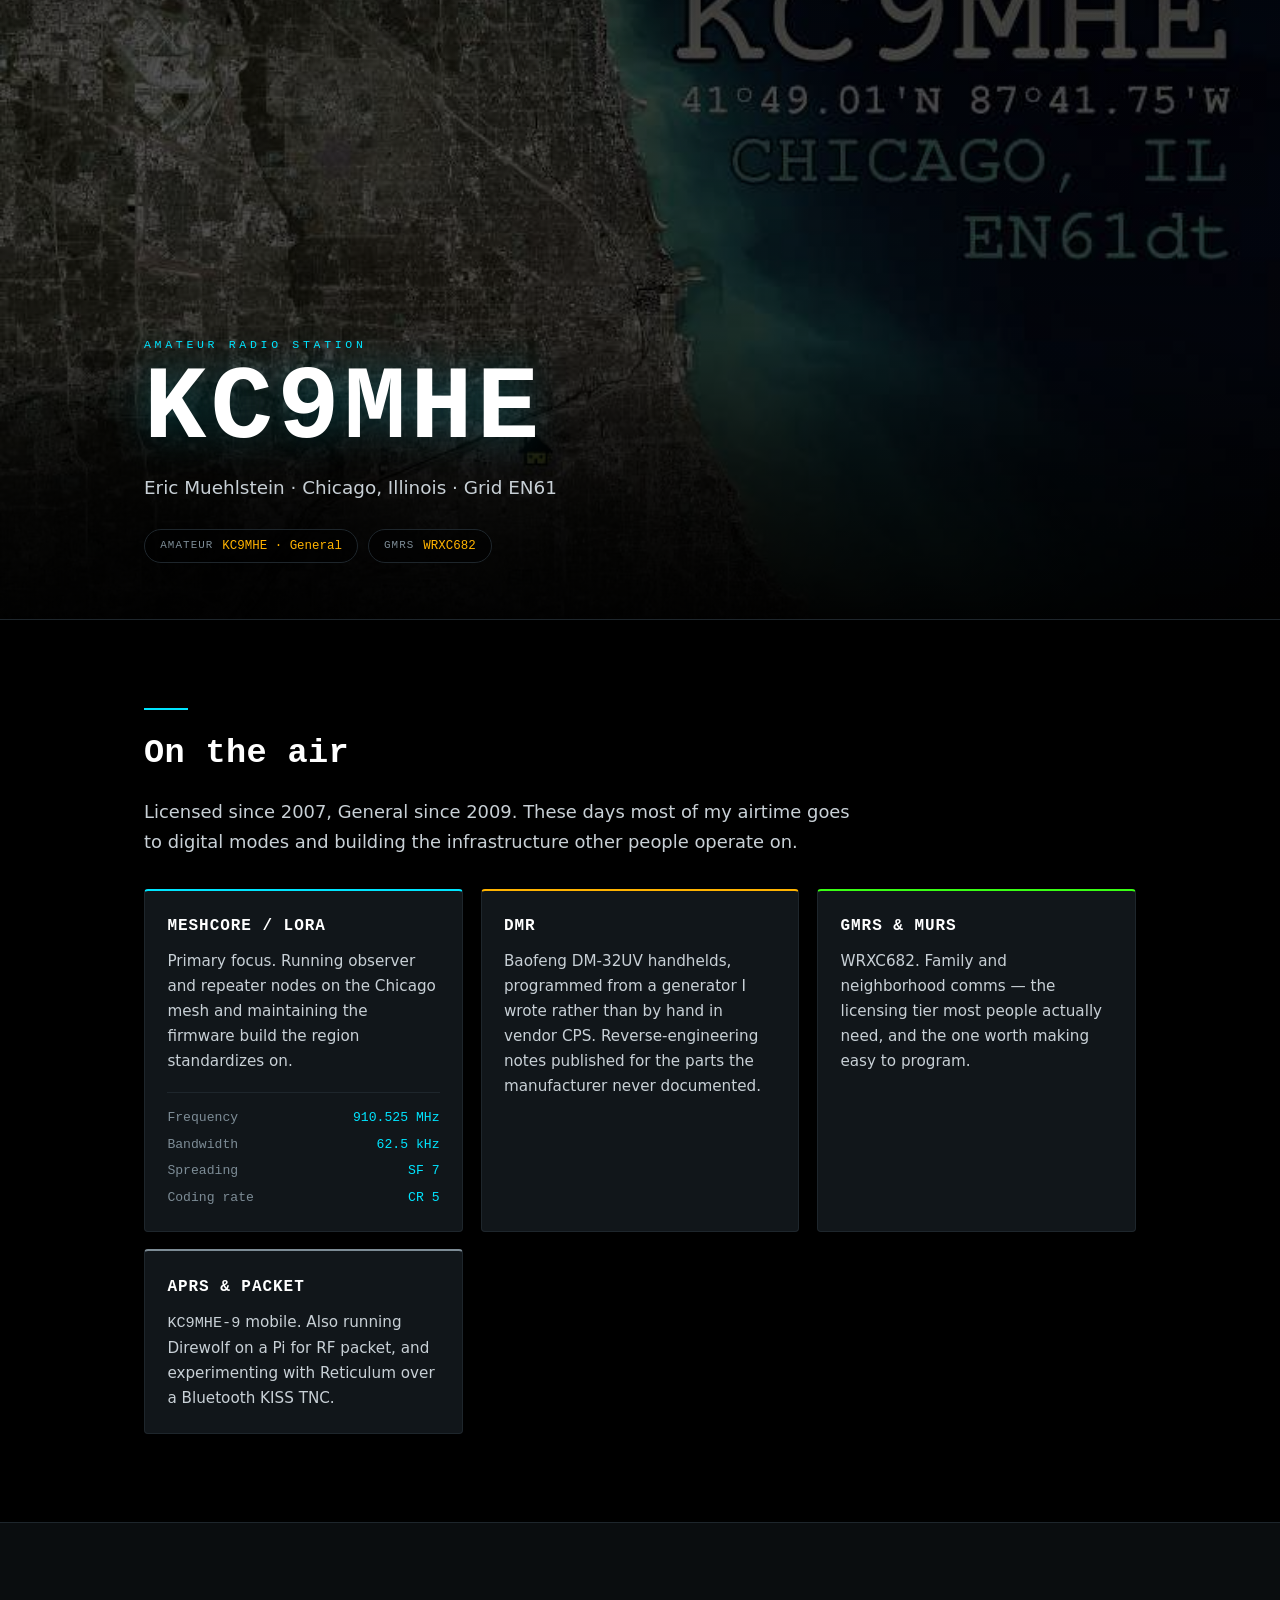
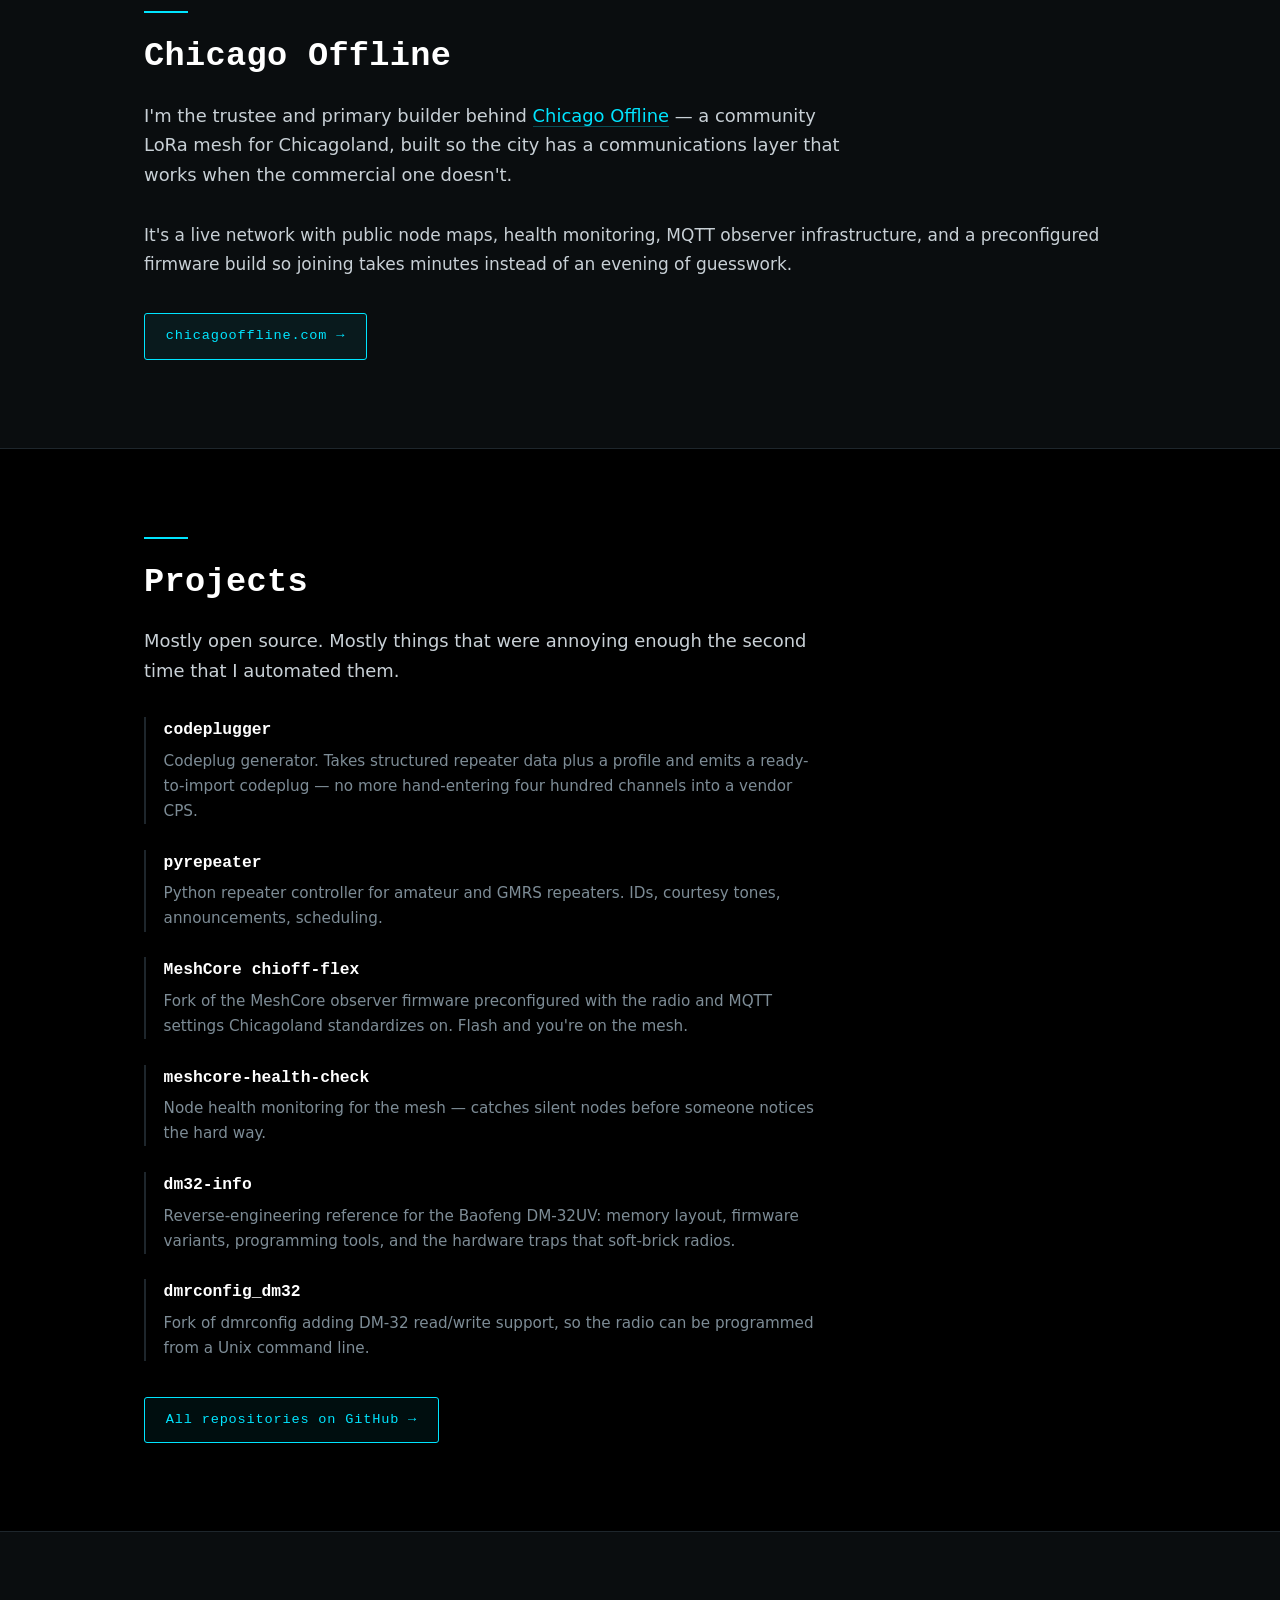
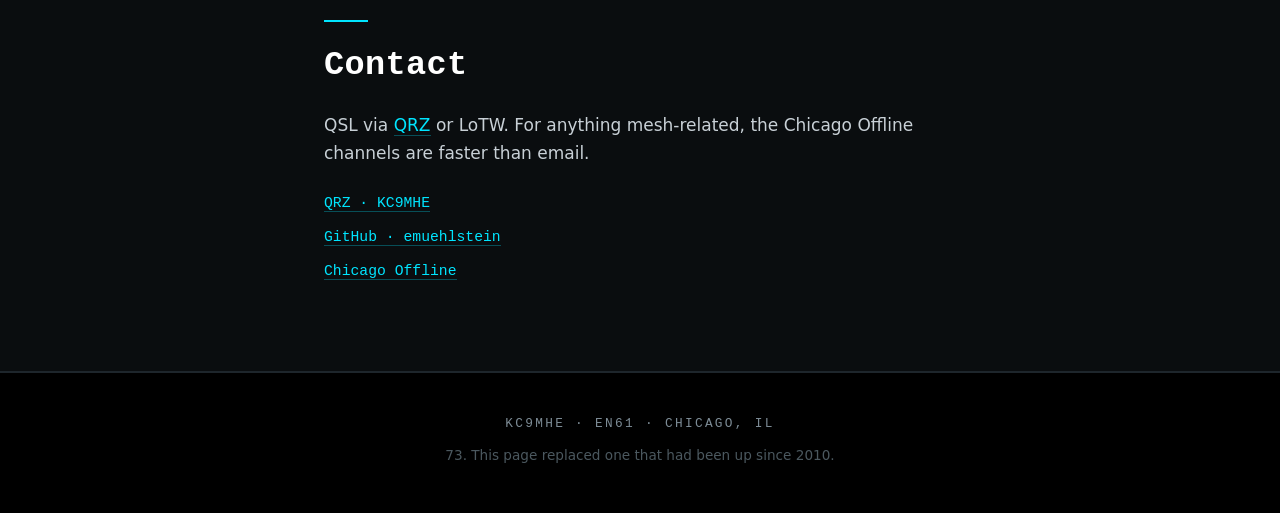
==== index.html @ aef5cd27 "New kc9mhe.com: replace 2010-era page Rebuild of the station page that had been unchanged since 2010" ====
<!DOCTYPE html>
<html lang="en">
<head>
<meta charset="utf-8">
<meta name="viewport" content="width=device-width, initial-scale=1">
<title>KC9MHE — Eric Muehlstein — Chicago, IL — EN61</title>
<meta name="description" content="KC9MHE — amateur radio station in Chicago, Illinois. MeshCore LoRa mesh, DMR, GMRS, APRS, and open-source radio tooling.">
<link rel="canonical" href="https://kc9mhe.com/">
<meta property="og:title" content="KC9MHE — Chicago, IL">
<meta property="og:description" content="Amateur radio station in Chicago. MeshCore LoRa mesh, DMR, GMRS, and open-source radio tooling.">
<meta property="og:image" content="https://kc9mhe.com/assets/qsl-chicago.jpg">
<meta property="og:url" content="https://kc9mhe.com/">
<meta property="og:type" content="website">
<meta name="theme-color" content="#000000">
<link rel="stylesheet" href="style.css">
</head>
<body>

<a class="skip" href="#main">Skip to content</a>

<header class="hero">
  <img class="hero-bg" src="assets/qsl-chicago.jpg" alt="Satellite view of Chicago, the KC9MHE QSL card image" fetchpriority="high">
  <div class="hero-scrim"></div>
  <div class="hero-inner">
    <p class="eyebrow">Amateur Radio Station</p>
    <h1>KC9MHE</h1>
    <p class="tagline">Eric Muehlstein &middot; Chicago, Illinois &middot; Grid EN61</p>
    <ul class="badges">
      <li><span class="k">Amateur</span><span class="v">KC9MHE &middot; General</span></li>
      <li><span class="k">GMRS</span><span class="v">WRXC682</span></li>
    </ul>
  </div>
</header>

<main id="main">

<section class="band">
  <div class="wrap">
    <h2>On the air</h2>
    <p class="lede">Licensed since 2007, General since 2009. These days most of my
    airtime goes to digital modes and building the infrastructure other people
    operate on.</p>

    <div class="grid">
      <article class="card accent-cyan">
        <h3>MeshCore / LoRa</h3>
        <p>Primary focus. Running observer and repeater nodes on the Chicago
        mesh and maintaining the firmware build the region standardizes on.</p>
        <dl class="spec">
          <dt>Frequency</dt><dd>910.525 MHz</dd>
          <dt>Bandwidth</dt><dd>62.5 kHz</dd>
          <dt>Spreading</dt><dd>SF 7</dd>
          <dt>Coding rate</dt><dd>CR 5</dd>
        </dl>
      </article>

      <article class="card accent-amber">
        <h3>DMR</h3>
        <p>Baofeng DM-32UV handhelds, programmed from a generator I wrote
        rather than by hand in vendor CPS. Reverse-engineering notes published
        for the parts the manufacturer never documented.</p>
      </article>

      <article class="card accent-green">
        <h3>GMRS &amp; MURS</h3>
        <p>WRXC682. Family and neighborhood comms — the licensing tier most
        people actually need, and the one worth making easy to program.</p>
      </article>

      <article class="card">
        <h3>APRS &amp; packet</h3>
        <p><span class="mono">KC9MHE-9</span> mobile. Also running Direwolf on
        a Pi for RF packet, and experimenting with Reticulum over a Bluetooth
        KISS TNC.</p>
      </article>
    </div>
  </div>
</section>

<section class="band band-alt">
  <div class="wrap">
    <h2>Chicago Offline</h2>
    <p class="lede">I'm the trustee and primary builder behind
    <a href="https://chicagooffline.com">Chicago Offline</a> — a community LoRa
    mesh for Chicagoland, built so the city has a communications layer that
    works when the commercial one doesn't.</p>
    <p>It's a live network with public node maps, health monitoring, MQTT
    observer infrastructure, and a preconfigured firmware build so joining takes
    minutes instead of an evening of guesswork.</p>
    <p class="cta"><a class="button" href="https://chicagooffline.com">chicagooffline.com &rarr;</a></p>
  </div>
</section>

<section class="band">
  <div class="wrap">
    <h2>Projects</h2>
    <p class="lede">Mostly open source. Mostly things that were annoying enough
    the second time that I automated them.</p>

    <ul class="projects">
      <li>
        <h3><a href="https://github.com/Chicago-Offline/codeplugger">codeplugger</a></h3>
        <p>Codeplug generator. Takes structured repeater data plus a profile and
        emits a ready-to-import codeplug — no more hand-entering four hundred
        channels into a vendor CPS.</p>
      </li>
      <li>
        <h3><a href="https://github.com/emuehlstein/pyrepeater">pyrepeater</a></h3>
        <p>Python repeater controller for amateur and GMRS repeaters. IDs,
        courtesy tones, announcements, scheduling.</p>
      </li>
      <li>
        <h3><a href="https://github.com/emuehlstein/MeshCore">MeshCore <span class="mono">chioff-flex</span></a></h3>
        <p>Fork of the MeshCore observer firmware preconfigured with the radio
        and MQTT settings Chicagoland standardizes on. Flash and you're on the
        mesh.</p>
      </li>
      <li>
        <h3><a href="https://github.com/emuehlstein/meshcore-health-check">meshcore-health-check</a></h3>
        <p>Node health monitoring for the mesh — catches silent nodes before
        someone notices the hard way.</p>
      </li>
      <li>
        <h3><a href="https://github.com/Chicago-Offline/dm32-info">dm32-info</a></h3>
        <p>Reverse-engineering reference for the Baofeng DM-32UV: memory
        layout, firmware variants, programming tools, and the hardware traps
        that soft-brick radios.</p>
      </li>
      <li>
        <h3><a href="https://github.com/emuehlstein/dmrconfig_dm32">dmrconfig_dm32</a></h3>
        <p>Fork of dmrconfig adding DM-32 read/write support, so the radio can
        be programmed from a Unix command line.</p>
      </li>
    </ul>
    <p class="cta"><a class="button" href="https://github.com/emuehlstein">All repositories on GitHub &rarr;</a></p>
  </div>
</section>

<section class="band band-alt">
  <div class="wrap narrow">
    <h2>Contact</h2>
    <p>QSL via <a href="https://www.qrz.com/db/KC9MHE">QRZ</a> or LoTW. For
    anything mesh-related, the Chicago Offline channels are faster than email.</p>
    <ul class="links">
      <li><a href="https://www.qrz.com/db/KC9MHE">QRZ &middot; KC9MHE</a></li>
      <li><a href="https://github.com/emuehlstein">GitHub &middot; emuehlstein</a></li>
      <li><a href="https://chicagooffline.com">Chicago Offline</a></li>
    </ul>
  </div>
</section>

</main>

<footer>
  <div class="wrap">
    <p class="mono">KC9MHE &middot; EN61 &middot; Chicago, IL</p>
    <p class="fine">73. This page replaced one that had been up since 2010.</p>
  </div>
</footer>

</body>
</html>
---- style.css ----
/* KC9MHE — kc9mhe.com
   Palette follows the Chicago Offline system:
   Signal Cyan #00E5FF · Beacon Amber #FFB300 · Mesh Green #39FF14 */

:root {
  --bg:        #000000;
  --bg-alt:    #0a0d0f;
  --surface:   #11161a;
  --border:    #1e262c;
  --text:      #c8d0d6;
  --text-dim:  #7d8c96;
  --text-hi:   #ffffff;
  --cyan:      #00E5FF;
  --amber:     #FFB300;
  --green:     #39FF14;
  --mono: ui-monospace, SFMono-Regular, "SF Mono", Menlo, Consolas, monospace;
  --sans: system-ui, -apple-system, "Segoe UI", Inter, Helvetica, Arial, sans-serif;
}

*, *::before, *::after { box-sizing: border-box; }

html { -webkit-text-size-adjust: 100%; }

body {
  margin: 0;
  background: var(--bg);
  color: var(--text);
  font-family: var(--sans);
  font-size: 17px;
  line-height: 1.65;
  -webkit-font-smoothing: antialiased;
}

a { color: var(--cyan); text-decoration: none; border-bottom: 1px solid rgba(0,229,255,.3); }
a:hover { color: var(--text-hi); border-bottom-color: var(--text-hi); }

.mono { font-family: var(--mono); }

.skip {
  position: absolute; left: -9999px;
  background: var(--cyan); color: #000; padding: .6rem 1rem; z-index: 10;
}
.skip:focus { left: 1rem; top: 1rem; }

/* ---------- hero ---------- */

.hero {
  position: relative;
  min-height: min(78vh, 620px);
  display: flex;
  align-items: flex-end;
  overflow: hidden;
  border-bottom: 1px solid var(--border);
}

.hero-bg {
  position: absolute; inset: 0;
  width: 100%; height: 100%;
  object-fit: cover;
  object-position: center;
  filter: saturate(.75) contrast(1.05);
}

.hero-scrim {
  position: absolute; inset: 0;
  background:
    radial-gradient(120% 80% at 20% 90%, rgba(0,0,0,.92) 0%, rgba(0,0,0,.55) 45%, rgba(0,0,0,.25) 100%),
    linear-gradient(to top, rgba(0,0,0,.95) 0%, rgba(0,0,0,.35) 45%, rgba(0,0,0,.6) 100%);
}

.hero-inner {
  position: relative;
  width: 100%;
  max-width: 1040px;
  margin: 0 auto;
  padding: 3rem 1.5rem 3.5rem;
}

.eyebrow {
  margin: 0 0 .4rem;
  font-family: var(--mono);
  font-size: .72rem;
  letter-spacing: .32em;
  text-transform: uppercase;
  color: var(--cyan);
}

.hero h1 {
  margin: 0;
  font-family: var(--mono);
  font-size: clamp(3rem, 13vw, 6.5rem);
  line-height: .95;
  letter-spacing: .04em;
  color: var(--text-hi);
  text-shadow: 0 0 40px rgba(0,229,255,.25);
}

.tagline {
  margin: .9rem 0 0;
  font-size: clamp(.95rem, 2.6vw, 1.15rem);
  color: var(--text);
}

.badges {
  display: flex; flex-wrap: wrap; gap: .6rem;
  list-style: none; margin: 1.6rem 0 0; padding: 0;
}
.badges li {
  display: flex; align-items: center; gap: .55rem;
  background: rgba(0,0,0,.6);
  border: 1px solid var(--border);
  border-radius: 999px;
  padding: .35rem .95rem;
  font-family: var(--mono);
  font-size: .78rem;
}
.badges .k { color: var(--text-dim); text-transform: uppercase; letter-spacing: .1em; font-size: .68rem; }
.badges .v { color: var(--amber); }

/* ---------- bands ---------- */

.band { padding: clamp(3rem, 8vw, 5.5rem) 0; }
.band-alt { background: var(--bg-alt); border-top: 1px solid var(--border); border-bottom: 1px solid var(--border); }

.wrap { max-width: 1040px; margin: 0 auto; padding: 0 1.5rem; }
.wrap.narrow { max-width: 680px; }

h2 {
  margin: 0 0 1rem;
  font-family: var(--mono);
  font-size: clamp(1.5rem, 4.5vw, 2.1rem);
  letter-spacing: .01em;
  color: var(--text-hi);
}
h2::before {
  content: "";
  display: block;
  width: 44px; height: 2px;
  background: var(--cyan);
  margin-bottom: 1rem;
}

.lede { font-size: clamp(1rem, 2.4vw, 1.12rem); color: var(--text); max-width: 62ch; margin: 0 0 2rem; }

/* ---------- cards ---------- */

.grid {
  display: grid;
  grid-template-columns: repeat(auto-fit, minmax(260px, 1fr));
  gap: 1.1rem;
}

.card {
  background: var(--surface);
  border: 1px solid var(--border);
  border-top: 2px solid var(--text-dim);
  border-radius: 4px;
  padding: 1.4rem;
}
.card.accent-cyan  { border-top-color: var(--cyan); }
.card.accent-amber { border-top-color: var(--amber); }
.card.accent-green { border-top-color: var(--green); }

.card h3 {
  margin: 0 0 .6rem;
  font-family: var(--mono);
  font-size: 1rem;
  letter-spacing: .06em;
  text-transform: uppercase;
  color: var(--text-hi);
}
.card p { margin: 0; font-size: .95rem; color: var(--text); }

.spec {
  margin: 1.1rem 0 0;
  display: grid;
  grid-template-columns: auto 1fr;
  gap: .3rem 1rem;
  font-family: var(--mono);
  font-size: .82rem;
  border-top: 1px solid var(--border);
  padding-top: .9rem;
}
.spec dt { color: var(--text-dim); }
.spec dd { margin: 0; color: var(--cyan); text-align: right; }

/* ---------- projects ---------- */

.projects { list-style: none; margin: 0; padding: 0; display: grid; gap: 1.6rem; }
.projects > li {
  padding-left: 1.1rem;
  border-left: 2px solid var(--border);
  transition: border-color .15s ease;
}
.projects > li:hover { border-left-color: var(--amber); }
.projects h3 { margin: 0 0 .3rem; font-family: var(--mono); font-size: 1.02rem; }
.projects h3 a { color: var(--text-hi); border-bottom: none; }
.projects h3 a:hover { color: var(--cyan); }
.projects p { margin: 0; font-size: .95rem; color: var(--text-dim); max-width: 68ch; }

/* ---------- misc ---------- */

.cta { margin: 2.2rem 0 0; }
.button {
  display: inline-block;
  font-family: var(--mono);
  font-size: .85rem;
  letter-spacing: .06em;
  padding: .7rem 1.3rem;
  border: 1px solid var(--cyan);
  border-radius: 3px;
  color: var(--cyan);
  background: rgba(0,229,255,.06);
}
.button:hover { background: var(--cyan); color: #000; border-color: var(--cyan); }

.links { list-style: none; margin: 1.5rem 0 0; padding: 0; display: grid; gap: .6rem; font-family: var(--mono); font-size: .92rem; }

footer {
  border-top: 1px solid var(--border);
  padding: 2.5rem 0 3rem;
  text-align: center;
}
footer p { margin: 0; }
footer .mono { font-size: .8rem; letter-spacing: .18em; color: var(--text-dim); text-transform: uppercase; }
footer .fine { margin-top: .6rem; font-size: .85rem; color: #4b585f; }

@media (prefers-reduced-motion: reduce) {
  * { transition: none !important; }
}
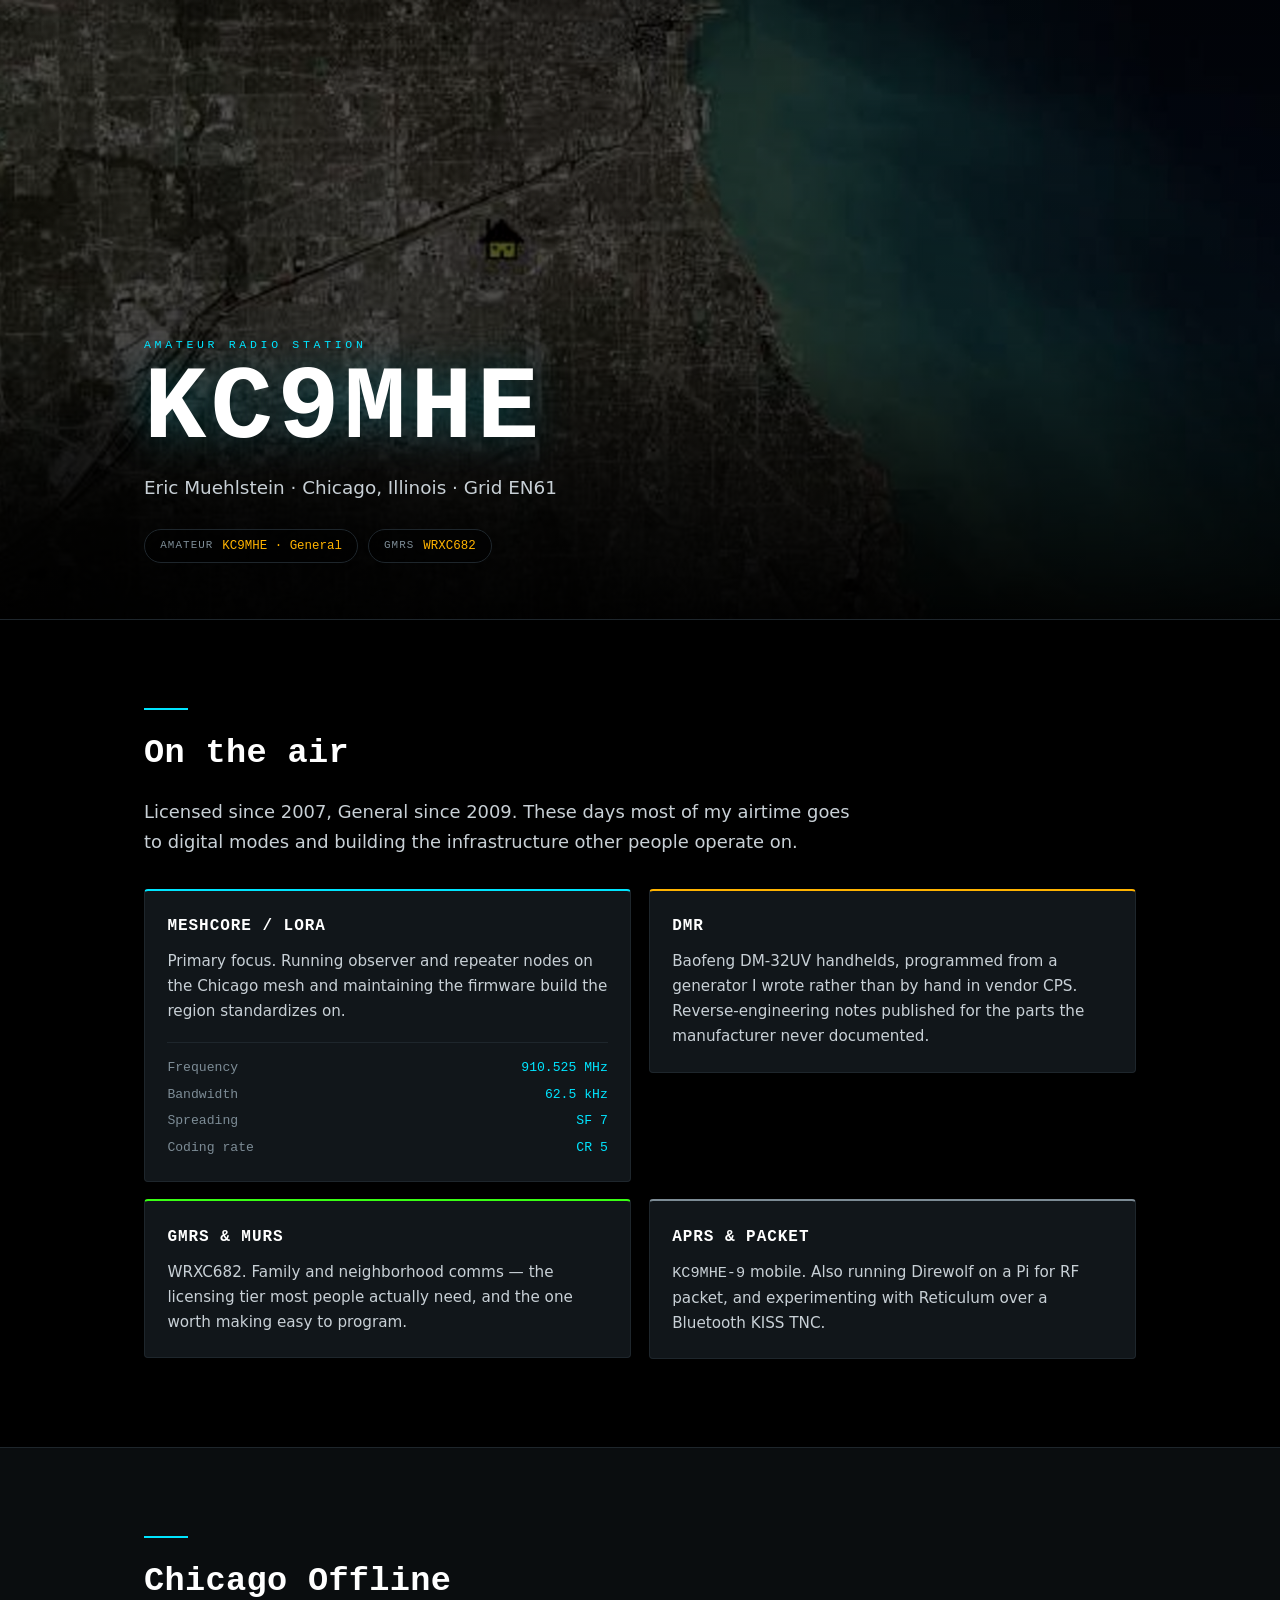
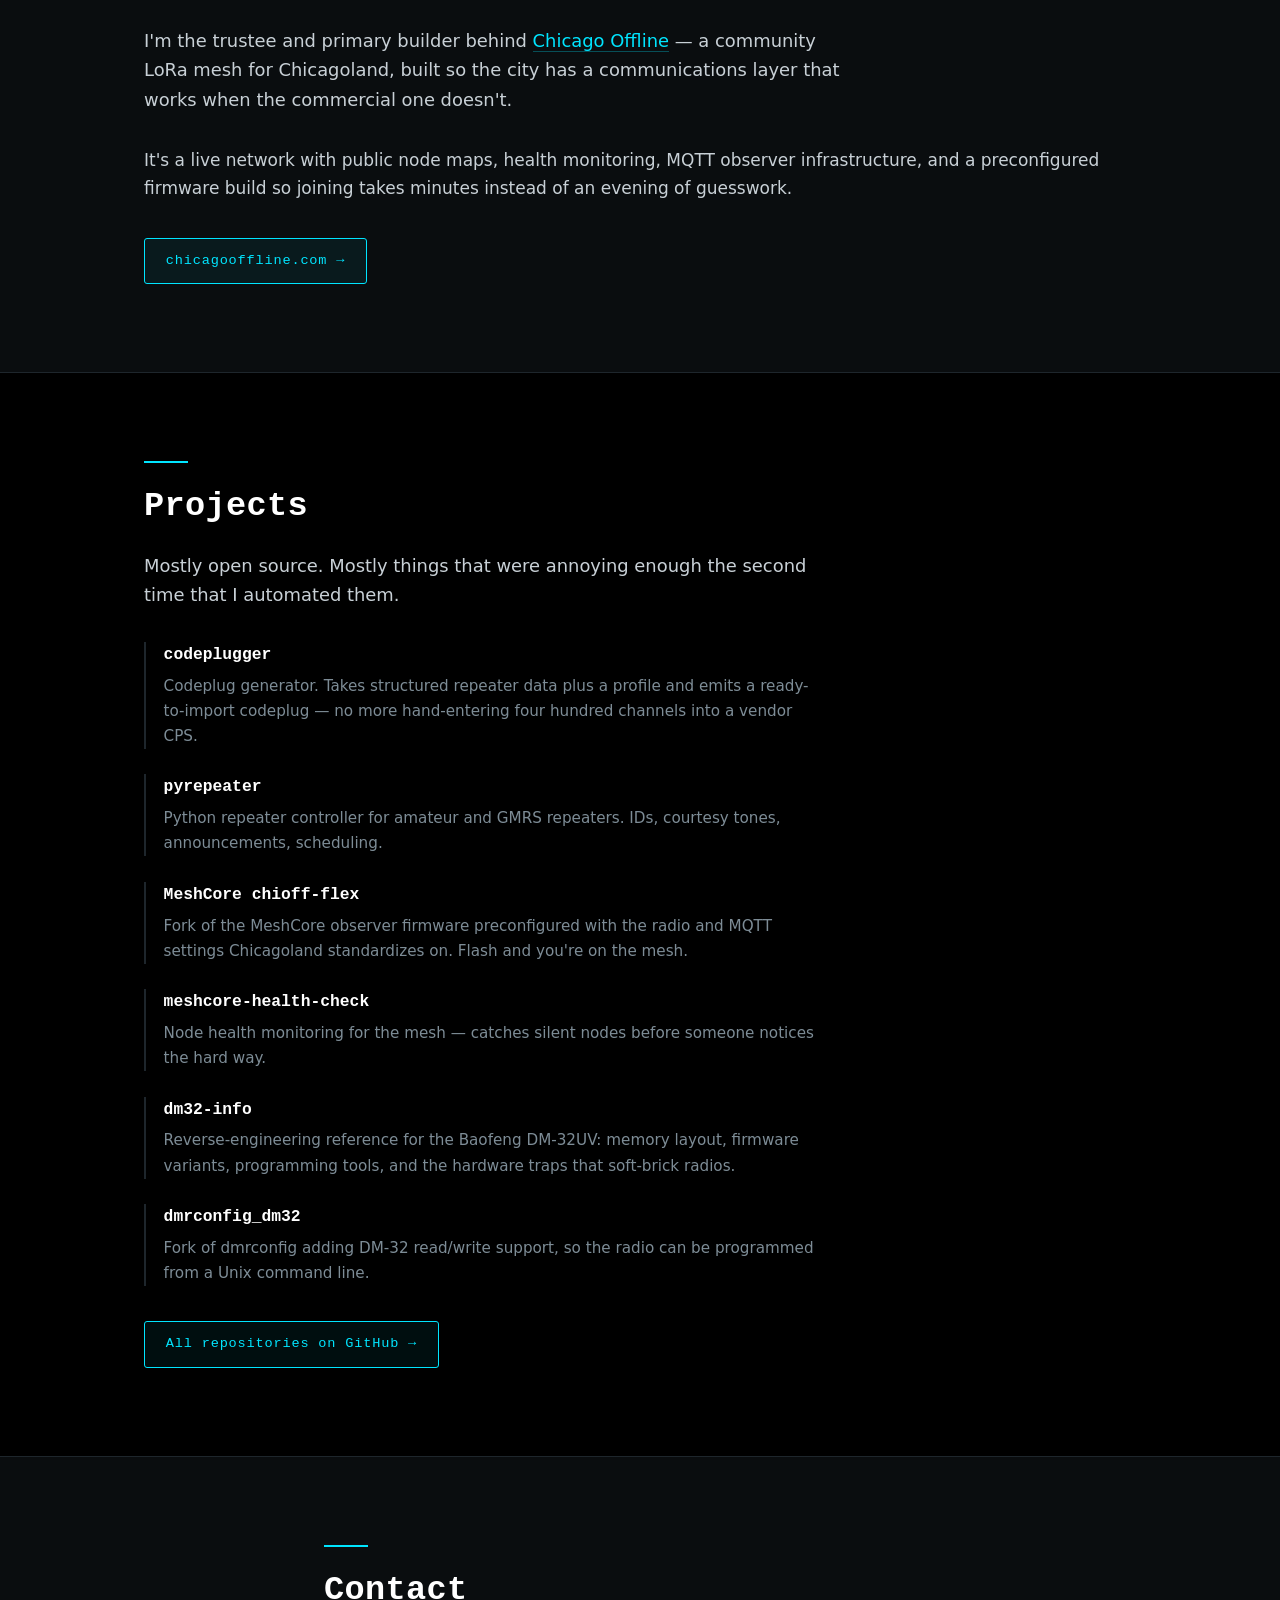
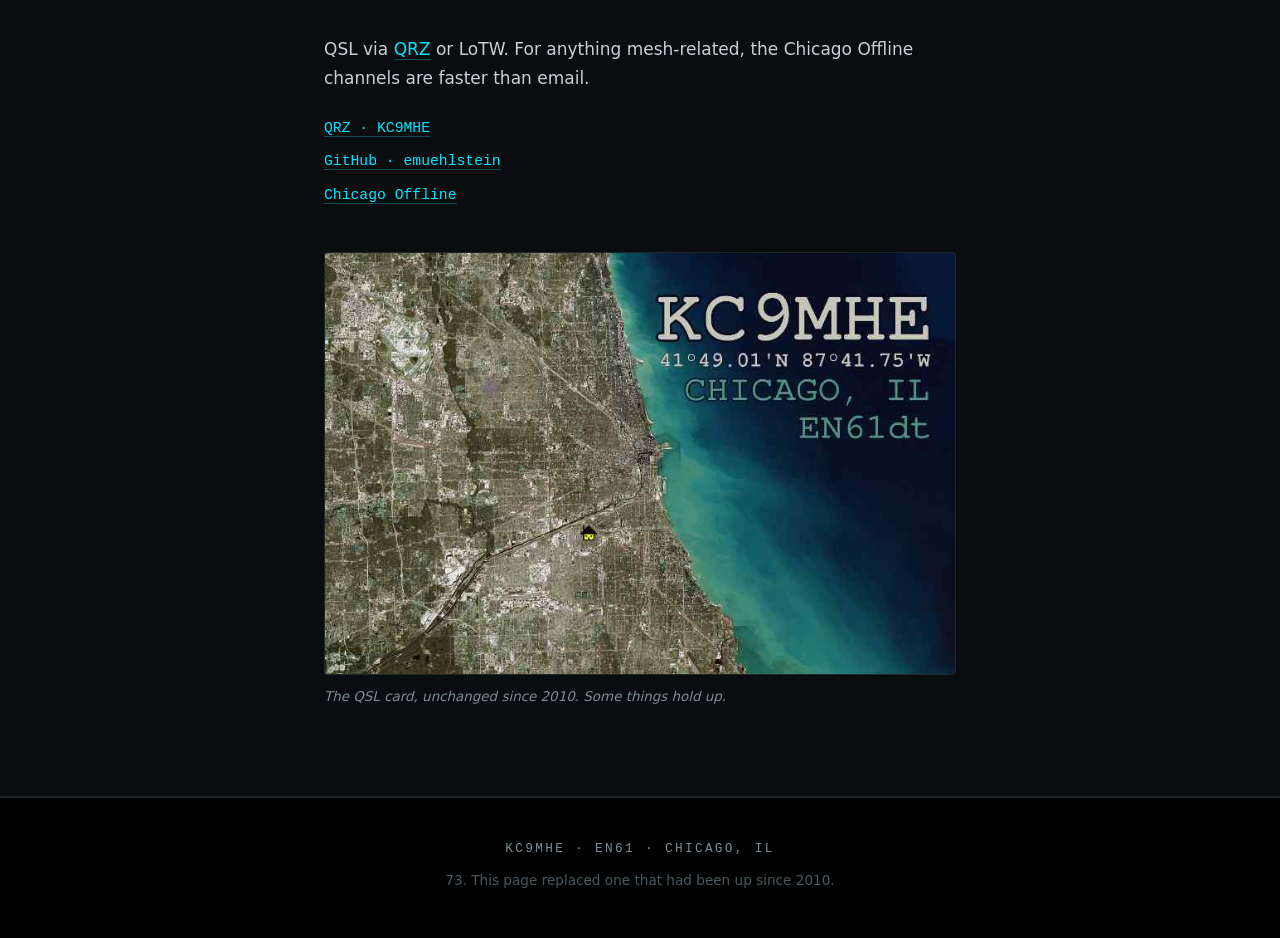
==== commit ff47b263: "Crop baked-in callsign out of hero, add QSL card figure, 2x2 card grid - hero-chicago.jpg: cropped b" ====
--- a/index.html
+++ b/index.html
@@ -8,7 +8,7 @@
 <link rel="canonical" href="https://kc9mhe.com/">
 <meta property="og:title" content="KC9MHE — Chicago, IL">
 <meta property="og:description" content="Amateur radio station in Chicago. MeshCore LoRa mesh, DMR, GMRS, and open-source radio tooling.">
-<meta property="og:image" content="https://kc9mhe.com/assets/qsl-chicago.jpg">
+<meta property="og:image" content="https://kc9mhe.com/assets/qsl-card-original.jpg">
 <meta property="og:url" content="https://kc9mhe.com/">
 <meta property="og:type" content="website">
 <meta name="theme-color" content="#000000">
@@ -19,7 +19,7 @@
 <a class="skip" href="#main">Skip to content</a>
 
 <header class="hero">
-  <img class="hero-bg" src="assets/qsl-chicago.jpg" alt="Satellite view of Chicago, the KC9MHE QSL card image" fetchpriority="high">
+  <img class="hero-bg" src="assets/hero-chicago.jpg" alt="" aria-hidden="true" fetchpriority="high">
   <div class="hero-scrim"></div>
   <div class="hero-inner">
     <p class="eyebrow">Amateur Radio Station</p>
@@ -146,6 +146,11 @@
       <li><a href="https://github.com/emuehlstein">GitHub &middot; emuehlstein</a></li>
       <li><a href="https://chicagooffline.com">Chicago Offline</a></li>
     </ul>
+
+    <figure class="qsl">
+      <img src="assets/qsl-card-original.jpg" alt="KC9MHE QSL card: satellite image of Chicago with callsign, CHICAGO IL, grid EN61dt" loading="lazy" width="760" height="507">
+      <figcaption>The QSL card, unchanged since 2010. Some things hold up.</figcaption>
+    </figure>
   </div>
 </section>
 
--- a/style.css
+++ b/style.css
@@ -146,8 +146,9 @@
 
 .grid {
   display: grid;
-  grid-template-columns: repeat(auto-fit, minmax(260px, 1fr));
+  grid-template-columns: repeat(auto-fit, minmax(min(100%, 420px), 1fr));
   gap: 1.1rem;
+  align-items: start;
 }
 
 .card {
@@ -216,6 +217,20 @@
 
 .links { list-style: none; margin: 1.5rem 0 0; padding: 0; display: grid; gap: .6rem; font-family: var(--mono); font-size: .92rem; }
 
+.qsl { margin: 2.8rem 0 0; }
+.qsl img {
+  display: block;
+  width: 100%; height: auto;
+  border: 1px solid var(--border);
+  border-radius: 3px;
+}
+.qsl figcaption {
+  margin-top: .7rem;
+  font-size: .84rem;
+  color: var(--text-dim);
+  font-style: italic;
+}
+
 footer {
   border-top: 1px solid var(--border);
   padding: 2.5rem 0 3rem;
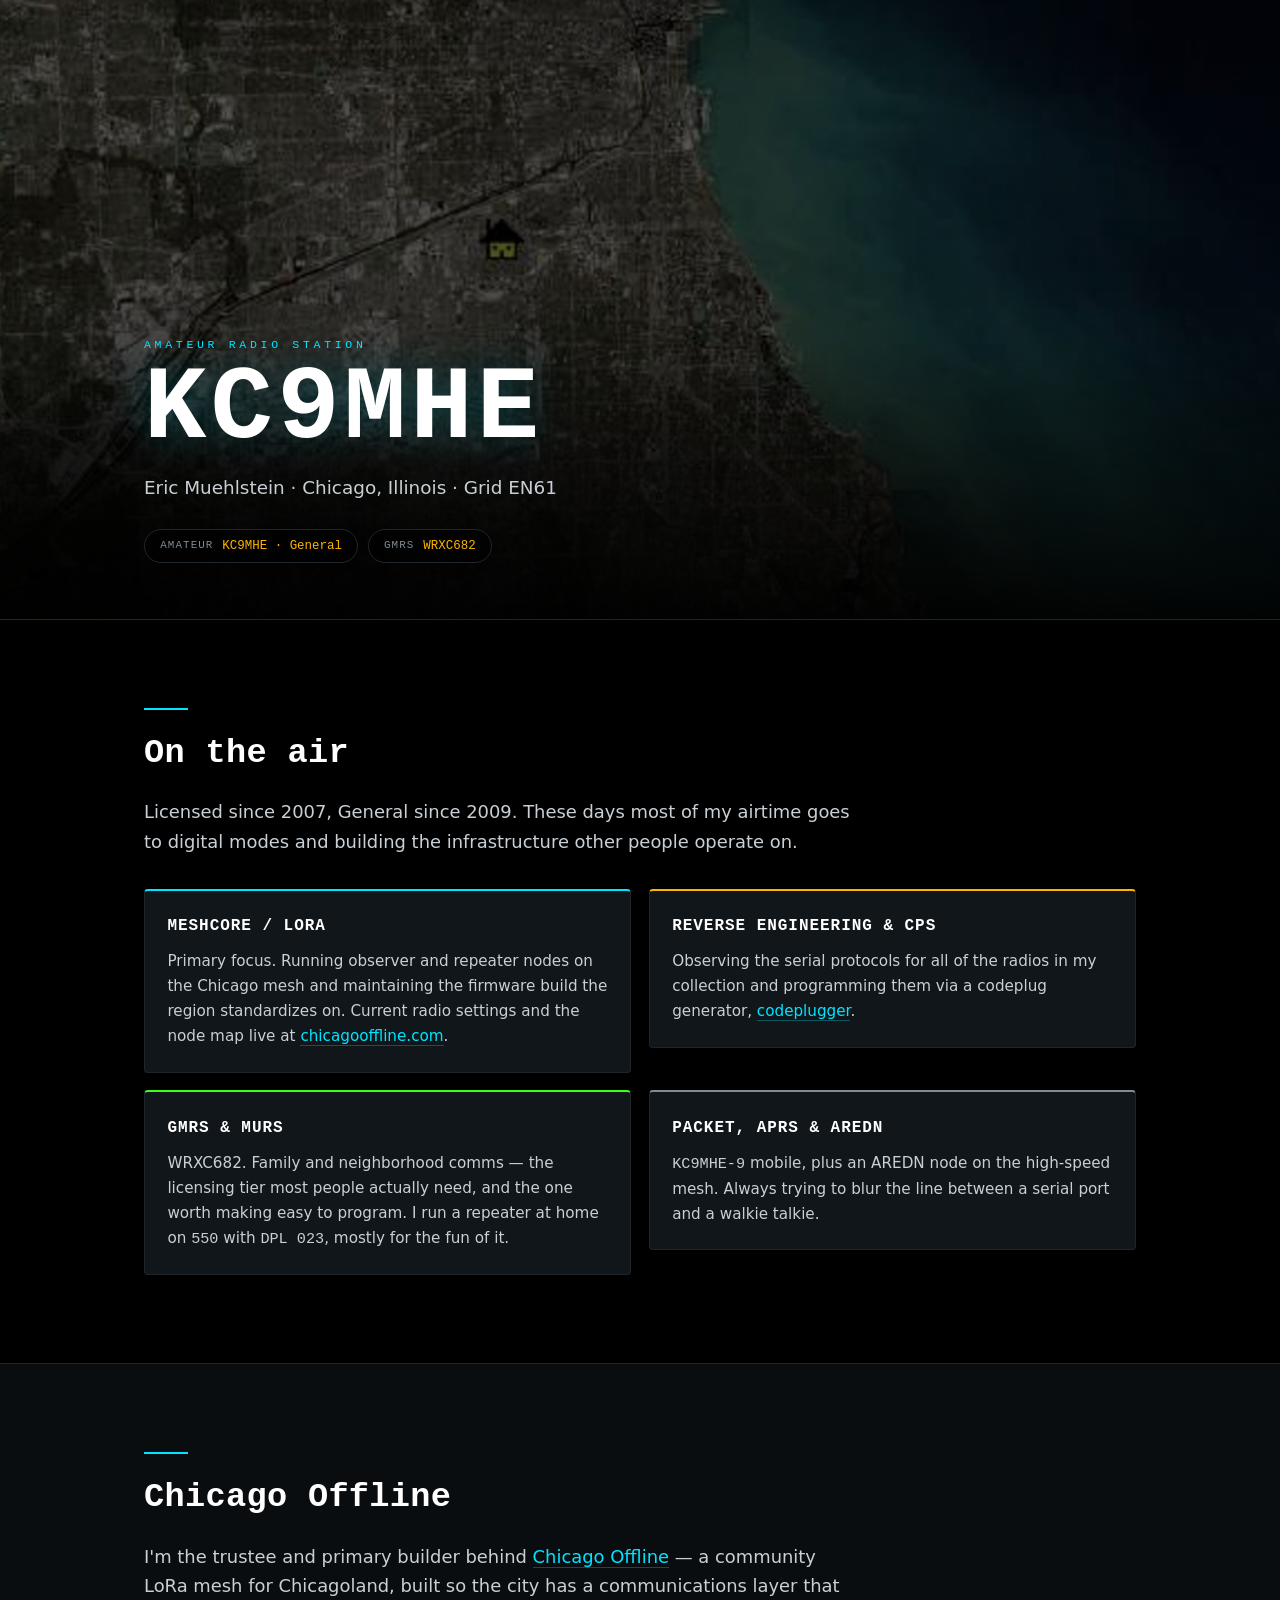
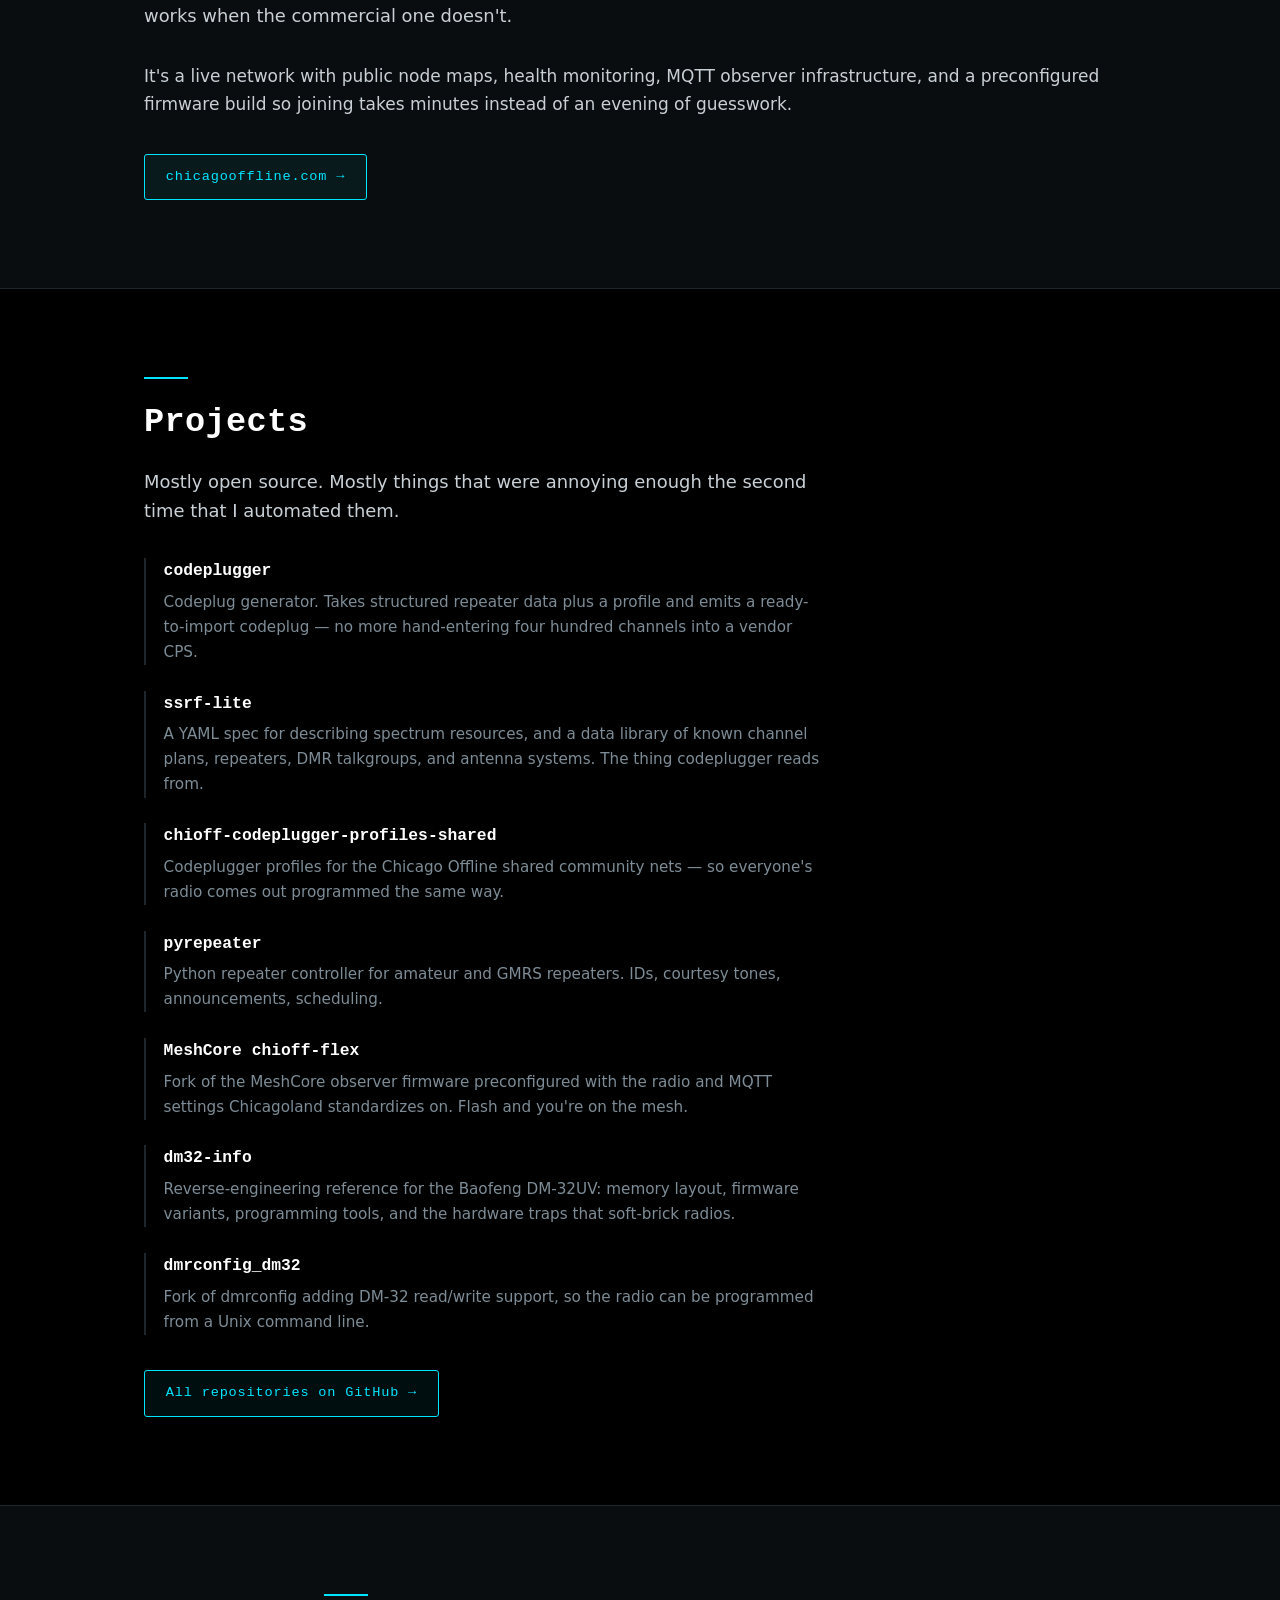
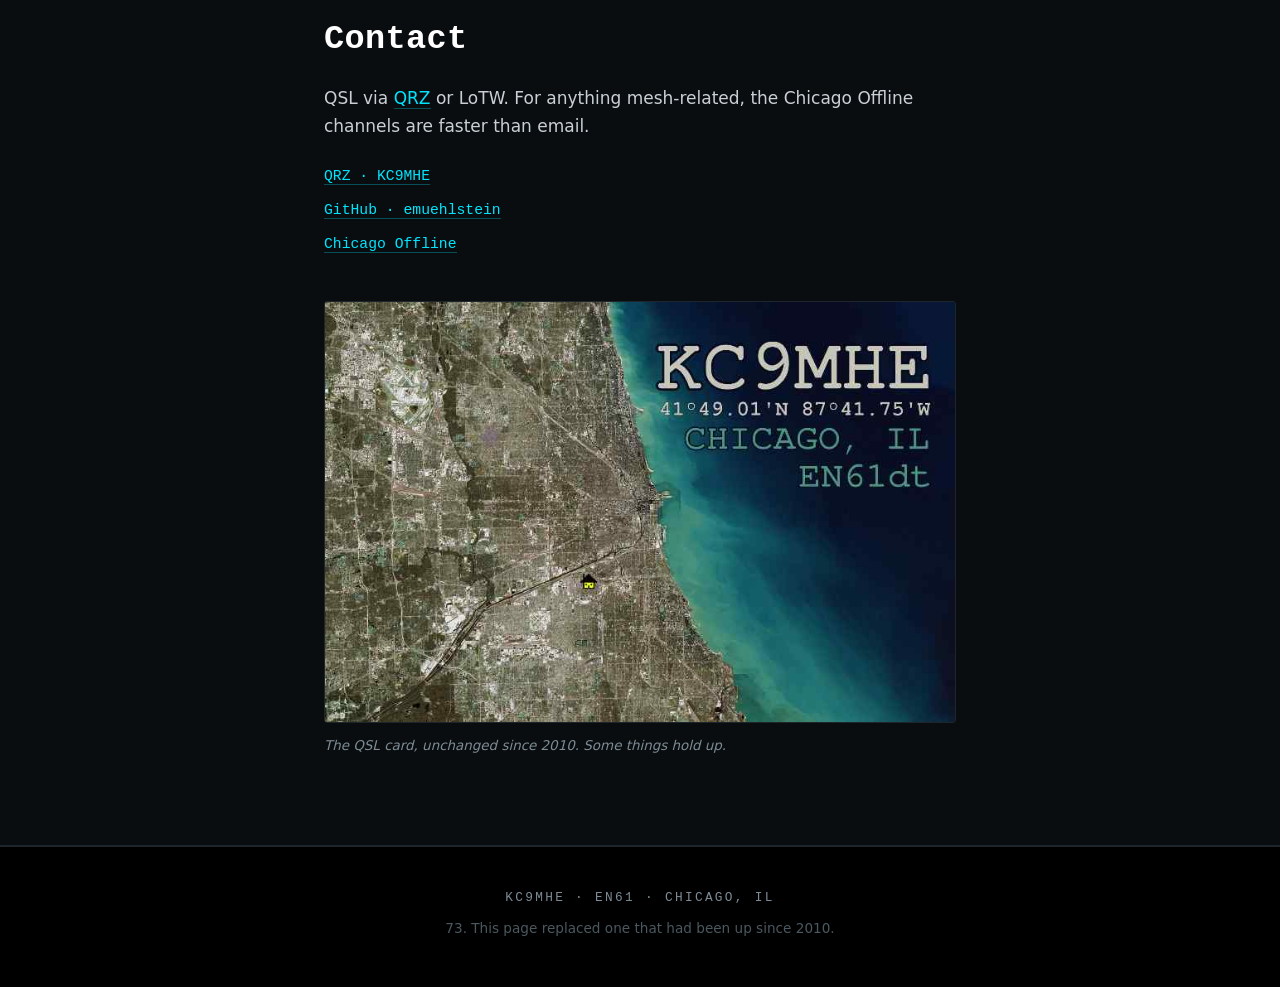
==== commit 2e85d836: "Content tweaks: drop LoRa specs, reframe CPS card, add GMRS repeater + AREDN - MeshCore card links t" ====
--- a/index.html
+++ b/index.html
@@ -45,33 +45,31 @@
       <article class="card accent-cyan">
         <h3>MeshCore / LoRa</h3>
         <p>Primary focus. Running observer and repeater nodes on the Chicago
-        mesh and maintaining the firmware build the region standardizes on.</p>
-        <dl class="spec">
-          <dt>Frequency</dt><dd>910.525 MHz</dd>
-          <dt>Bandwidth</dt><dd>62.5 kHz</dd>
-          <dt>Spreading</dt><dd>SF 7</dd>
-          <dt>Coding rate</dt><dd>CR 5</dd>
-        </dl>
+        mesh and maintaining the firmware build the region standardizes on.
+        Current radio settings and the node map live at
+        <a href="https://chicagooffline.com">chicagooffline.com</a>.</p>
       </article>
 
       <article class="card accent-amber">
-        <h3>DMR</h3>
-        <p>Baofeng DM-32UV handhelds, programmed from a generator I wrote
-        rather than by hand in vendor CPS. Reverse-engineering notes published
-        for the parts the manufacturer never documented.</p>
+        <h3>Reverse Engineering &amp; CPS</h3>
+        <p>Observing the serial protocols for all of the radios in my collection
+        and programming them via a codeplug generator,
+        <a href="https://github.com/Chicago-Offline/codeplugger">codeplugger</a>.</p>
       </article>
 
       <article class="card accent-green">
         <h3>GMRS &amp; MURS</h3>
         <p>WRXC682. Family and neighborhood comms — the licensing tier most
-        people actually need, and the one worth making easy to program.</p>
+        people actually need, and the one worth making easy to program. I run a
+        repeater at home on <span class="mono">550</span> with
+        <span class="mono">DPL 023</span>, mostly for the fun of it.</p>
       </article>
 
       <article class="card">
-        <h3>APRS &amp; packet</h3>
-        <p><span class="mono">KC9MHE-9</span> mobile. Also running Direwolf on
-        a Pi for RF packet, and experimenting with Reticulum over a Bluetooth
-        KISS TNC.</p>
+        <h3>Packet, APRS &amp; AREDN</h3>
+        <p><span class="mono">KC9MHE-9</span> mobile, plus an AREDN node on the
+        high-speed mesh. Always trying to blur the line between a serial port
+        and a walkie talkie.</p>
       </article>
     </div>
   </div>
@@ -105,6 +103,17 @@
         channels into a vendor CPS.</p>
       </li>
       <li>
+        <h3><a href="https://github.com/Chicago-Offline/ssrf-lite">ssrf-lite</a></h3>
+        <p>A YAML spec for describing spectrum resources, and a data library of
+        known channel plans, repeaters, DMR talkgroups, and antenna systems.
+        The thing codeplugger reads from.</p>
+      </li>
+      <li>
+        <h3><a href="https://github.com/Chicago-Offline/chioff-codeplugger-profiles-shared">chioff-codeplugger-profiles-shared</a></h3>
+        <p>Codeplugger profiles for the Chicago Offline shared community nets —
+        so everyone's radio comes out programmed the same way.</p>
+      </li>
+      <li>
         <h3><a href="https://github.com/emuehlstein/pyrepeater">pyrepeater</a></h3>
         <p>Python repeater controller for amateur and GMRS repeaters. IDs,
         courtesy tones, announcements, scheduling.</p>
@@ -114,11 +123,6 @@
         <p>Fork of the MeshCore observer firmware preconfigured with the radio
         and MQTT settings Chicagoland standardizes on. Flash and you're on the
         mesh.</p>
-      </li>
-      <li>
-        <h3><a href="https://github.com/emuehlstein/meshcore-health-check">meshcore-health-check</a></h3>
-        <p>Node health monitoring for the mesh — catches silent nodes before
-        someone notices the hard way.</p>
       </li>
       <li>
         <h3><a href="https://github.com/Chicago-Offline/dm32-info">dm32-info</a></h3>
--- a/style.css
+++ b/style.css
@@ -172,19 +172,6 @@
 }
 .card p { margin: 0; font-size: .95rem; color: var(--text); }
 
-.spec {
-  margin: 1.1rem 0 0;
-  display: grid;
-  grid-template-columns: auto 1fr;
-  gap: .3rem 1rem;
-  font-family: var(--mono);
-  font-size: .82rem;
-  border-top: 1px solid var(--border);
-  padding-top: .9rem;
-}
-.spec dt { color: var(--text-dim); }
-.spec dd { margin: 0; color: var(--cyan); text-align: right; }
-
 /* ---------- projects ---------- */
 
 .projects { list-style: none; margin: 0; padding: 0; display: grid; gap: 1.6rem; }
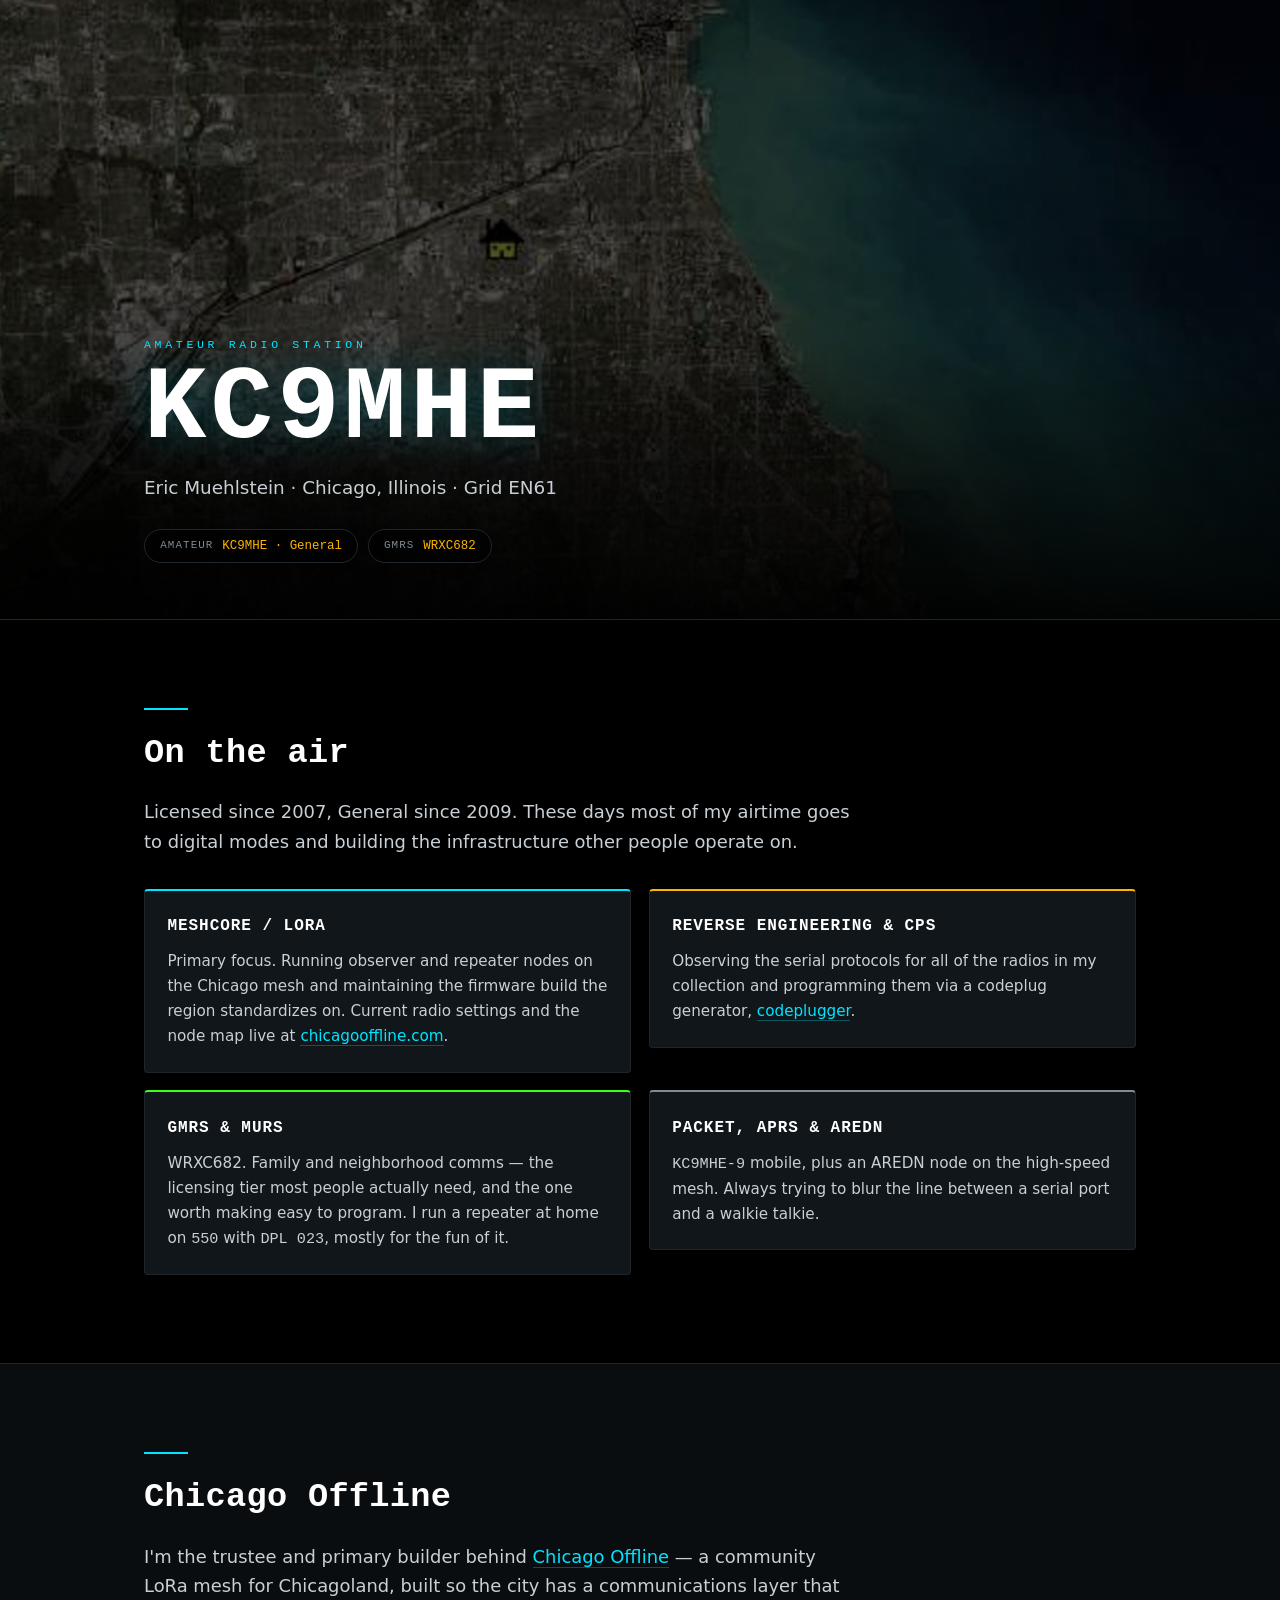
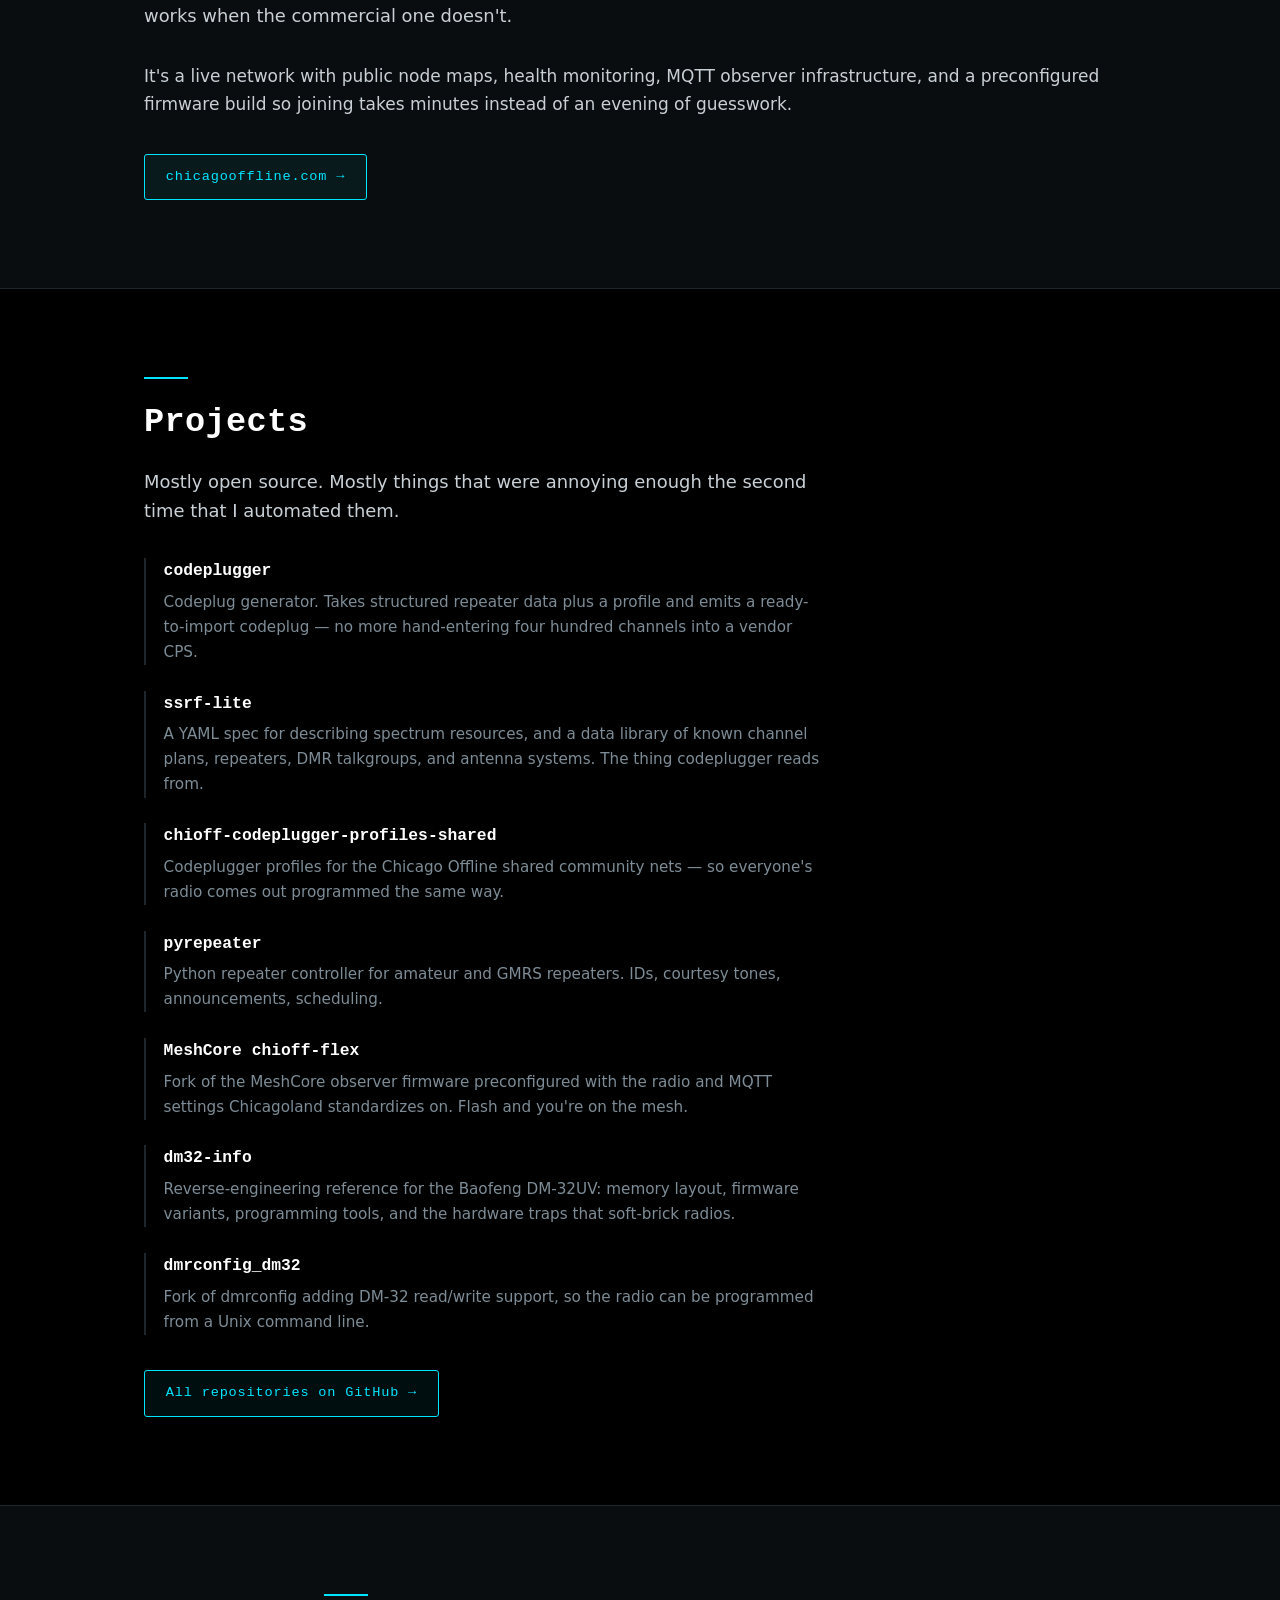
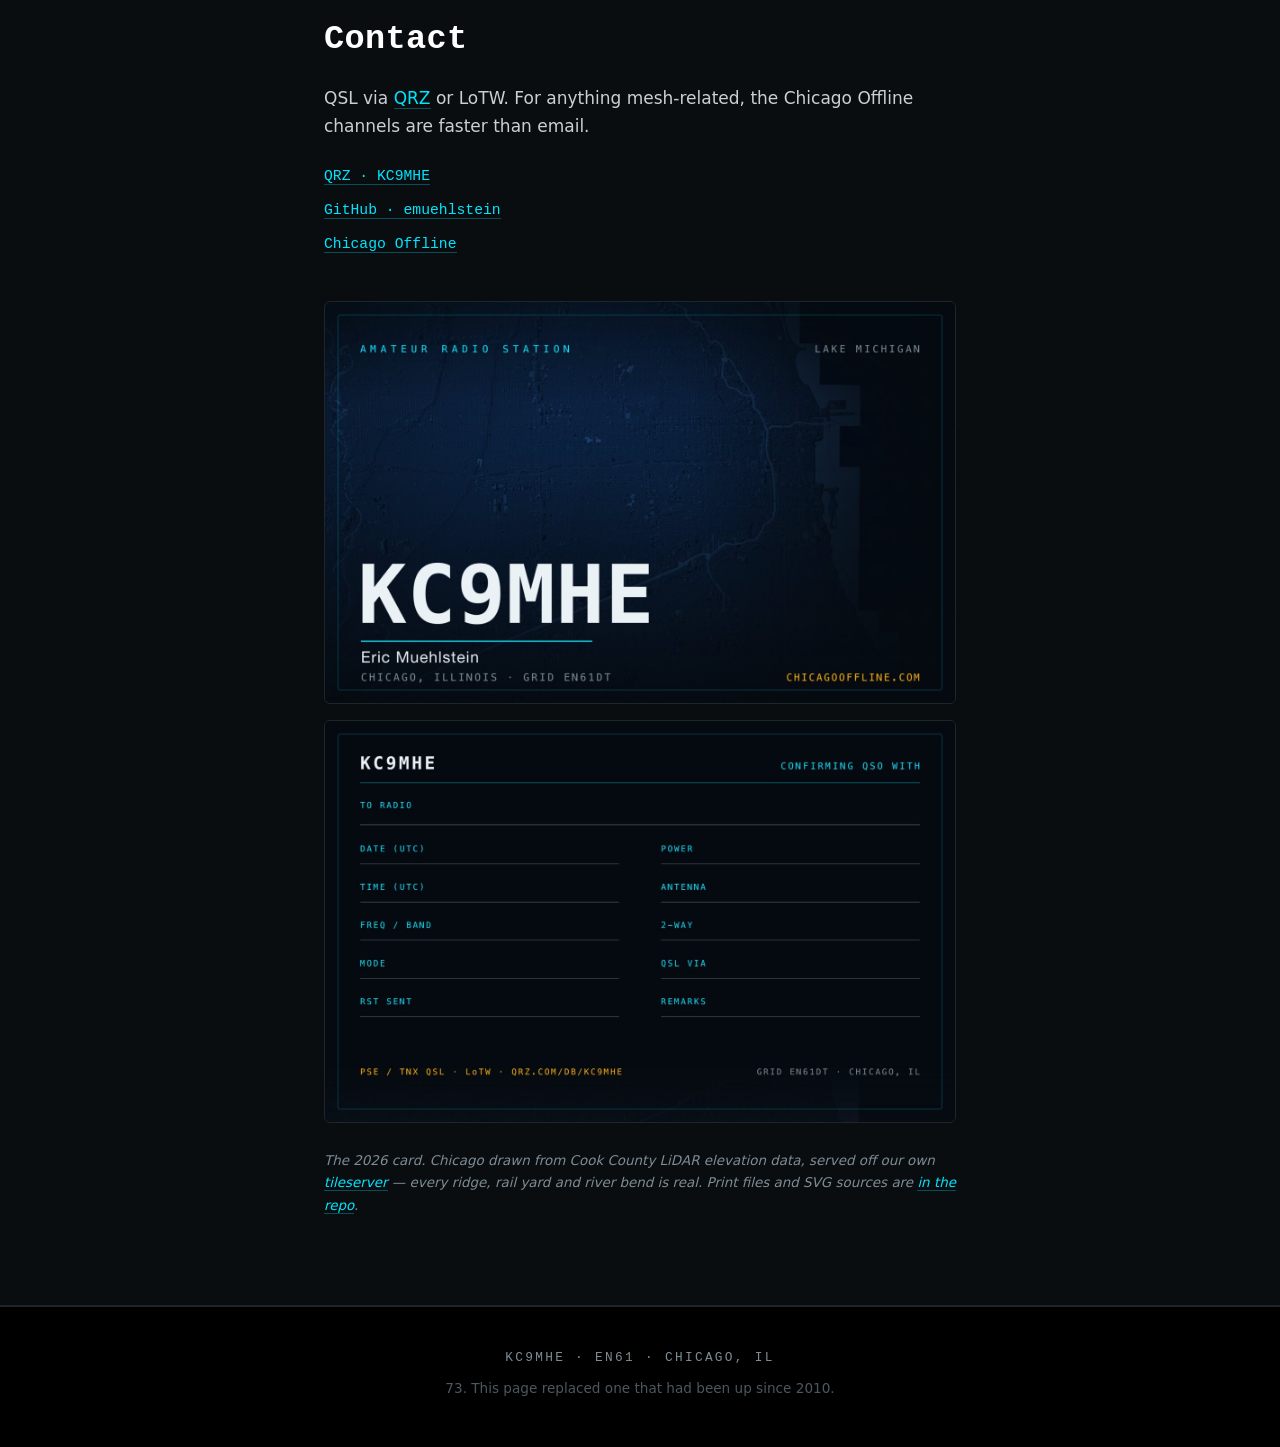
==== commit f6022b3f: "New QSL card built from real Cook County LiDAR Chicago drawn from actual elevation data off tiles.ch" ====
--- a/index.html
+++ b/index.html
@@ -8,7 +8,7 @@
 <link rel="canonical" href="https://kc9mhe.com/">
 <meta property="og:title" content="KC9MHE — Chicago, IL">
 <meta property="og:description" content="Amateur radio station in Chicago. MeshCore LoRa mesh, DMR, GMRS, and open-source radio tooling.">
-<meta property="og:image" content="https://kc9mhe.com/assets/qsl-card-original.jpg">
+<meta property="og:image" content="https://kc9mhe.com/assets/qsl-front.jpg">
 <meta property="og:url" content="https://kc9mhe.com/">
 <meta property="og:type" content="website">
 <meta name="theme-color" content="#000000">
@@ -152,8 +152,12 @@
     </ul>
 
     <figure class="qsl">
-      <img src="assets/qsl-card-original.jpg" alt="KC9MHE QSL card: satellite image of Chicago with callsign, CHICAGO IL, grid EN61dt" loading="lazy" width="760" height="507">
-      <figcaption>The QSL card, unchanged since 2010. Some things hold up.</figcaption>
+      <img src="assets/qsl-front.jpg" alt="KC9MHE QSL card, front: Chicago rendered from Cook County LiDAR elevation data, with the callsign and grid EN61dt" loading="lazy" width="1400" height="891">
+      <img src="assets/qsl-back.jpg" alt="KC9MHE QSL card, back: fields for date, time, frequency, mode, RST, power, antenna and remarks" loading="lazy" width="1400" height="891">
+      <figcaption>The 2026 card. Chicago drawn from Cook County LiDAR elevation
+      data, served off our own <a href="https://tiles.chicagooffline.com">tileserver</a> —
+      every ridge, rail yard and river bend is real. Print files and SVG sources are
+      <a href="https://github.com/emuehlstein/kc9mhe.com/tree/main/qsl">in the repo</a>.</figcaption>
     </figure>
   </div>
 </section>
--- a/style.css
+++ b/style.css
@@ -204,12 +204,12 @@
 
 .links { list-style: none; margin: 1.5rem 0 0; padding: 0; display: grid; gap: .6rem; font-family: var(--mono); font-size: .92rem; }
 
-.qsl { margin: 2.8rem 0 0; }
+.qsl { margin: 2.8rem 0 0; display: grid; gap: 1rem; }
 .qsl img {
   display: block;
   width: 100%; height: auto;
   border: 1px solid var(--border);
-  border-radius: 3px;
+  border-radius: 6px;
 }
 .qsl figcaption {
   margin-top: .7rem;
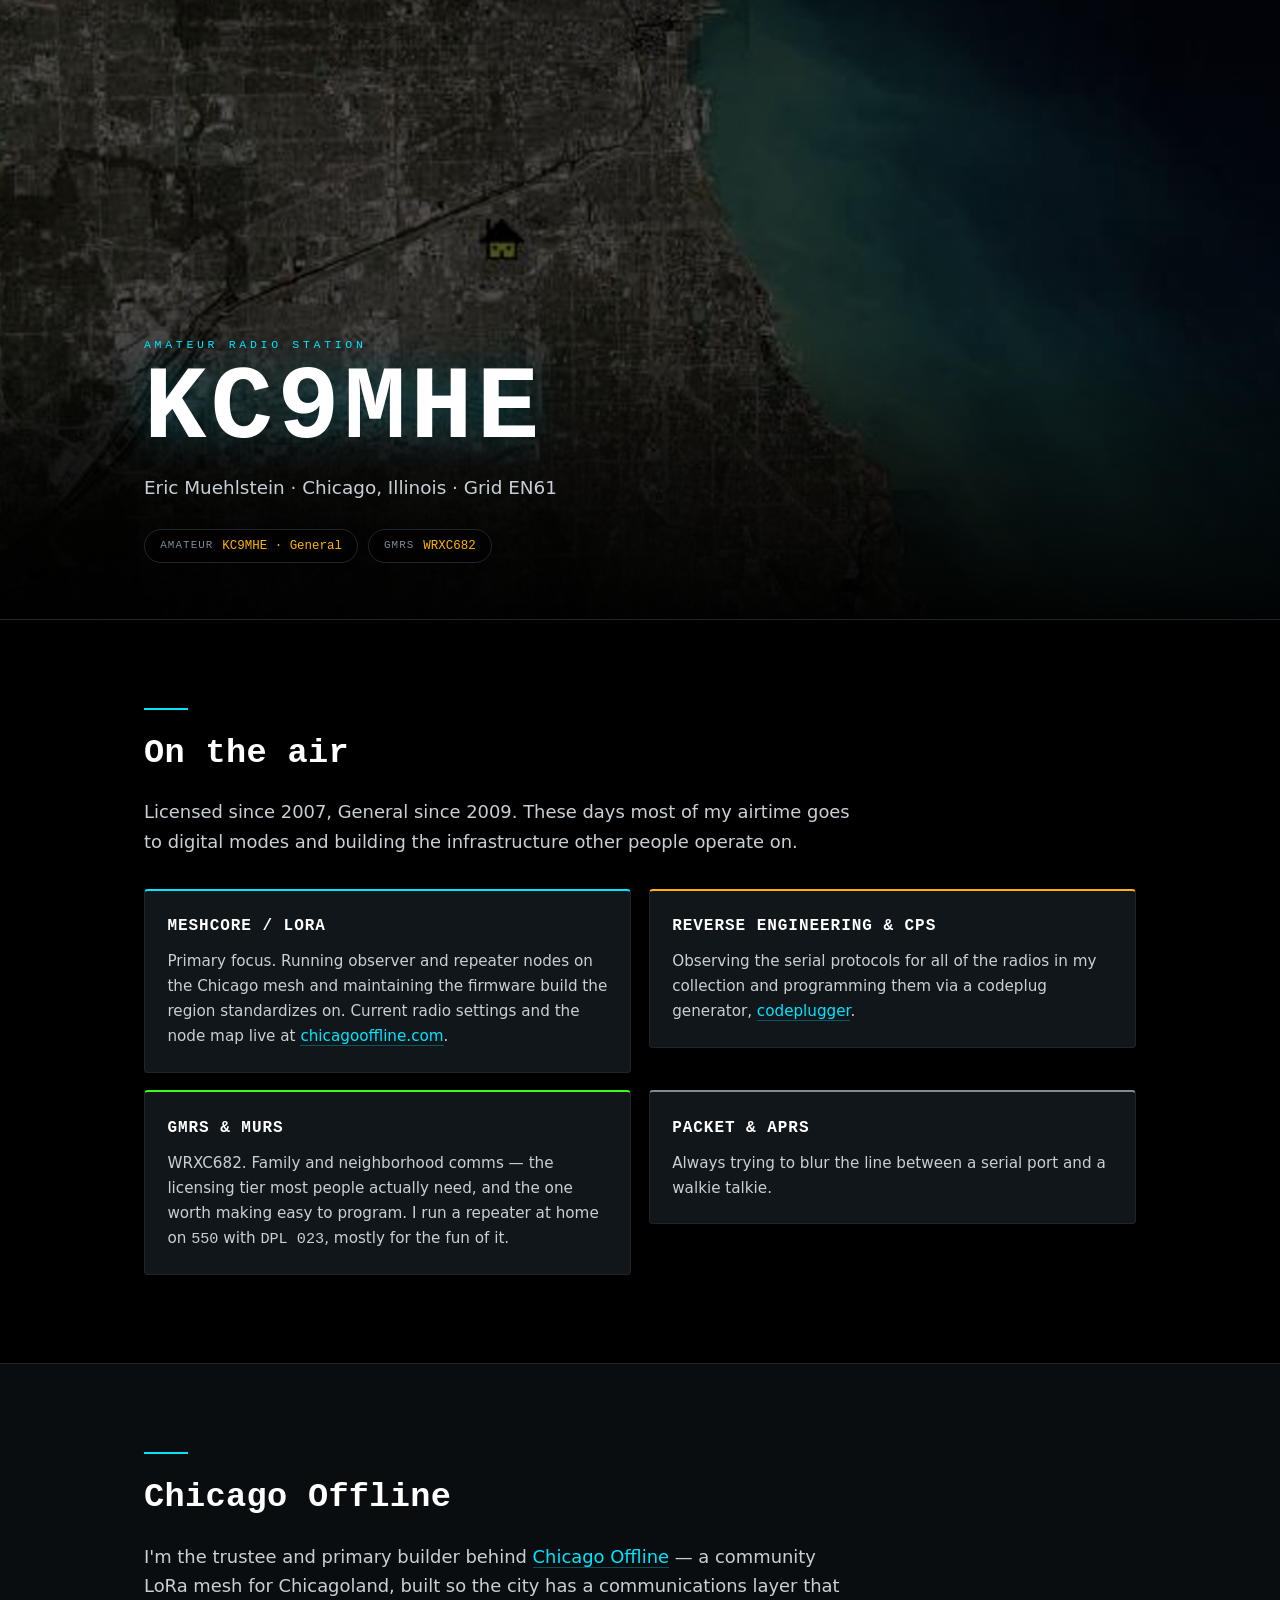
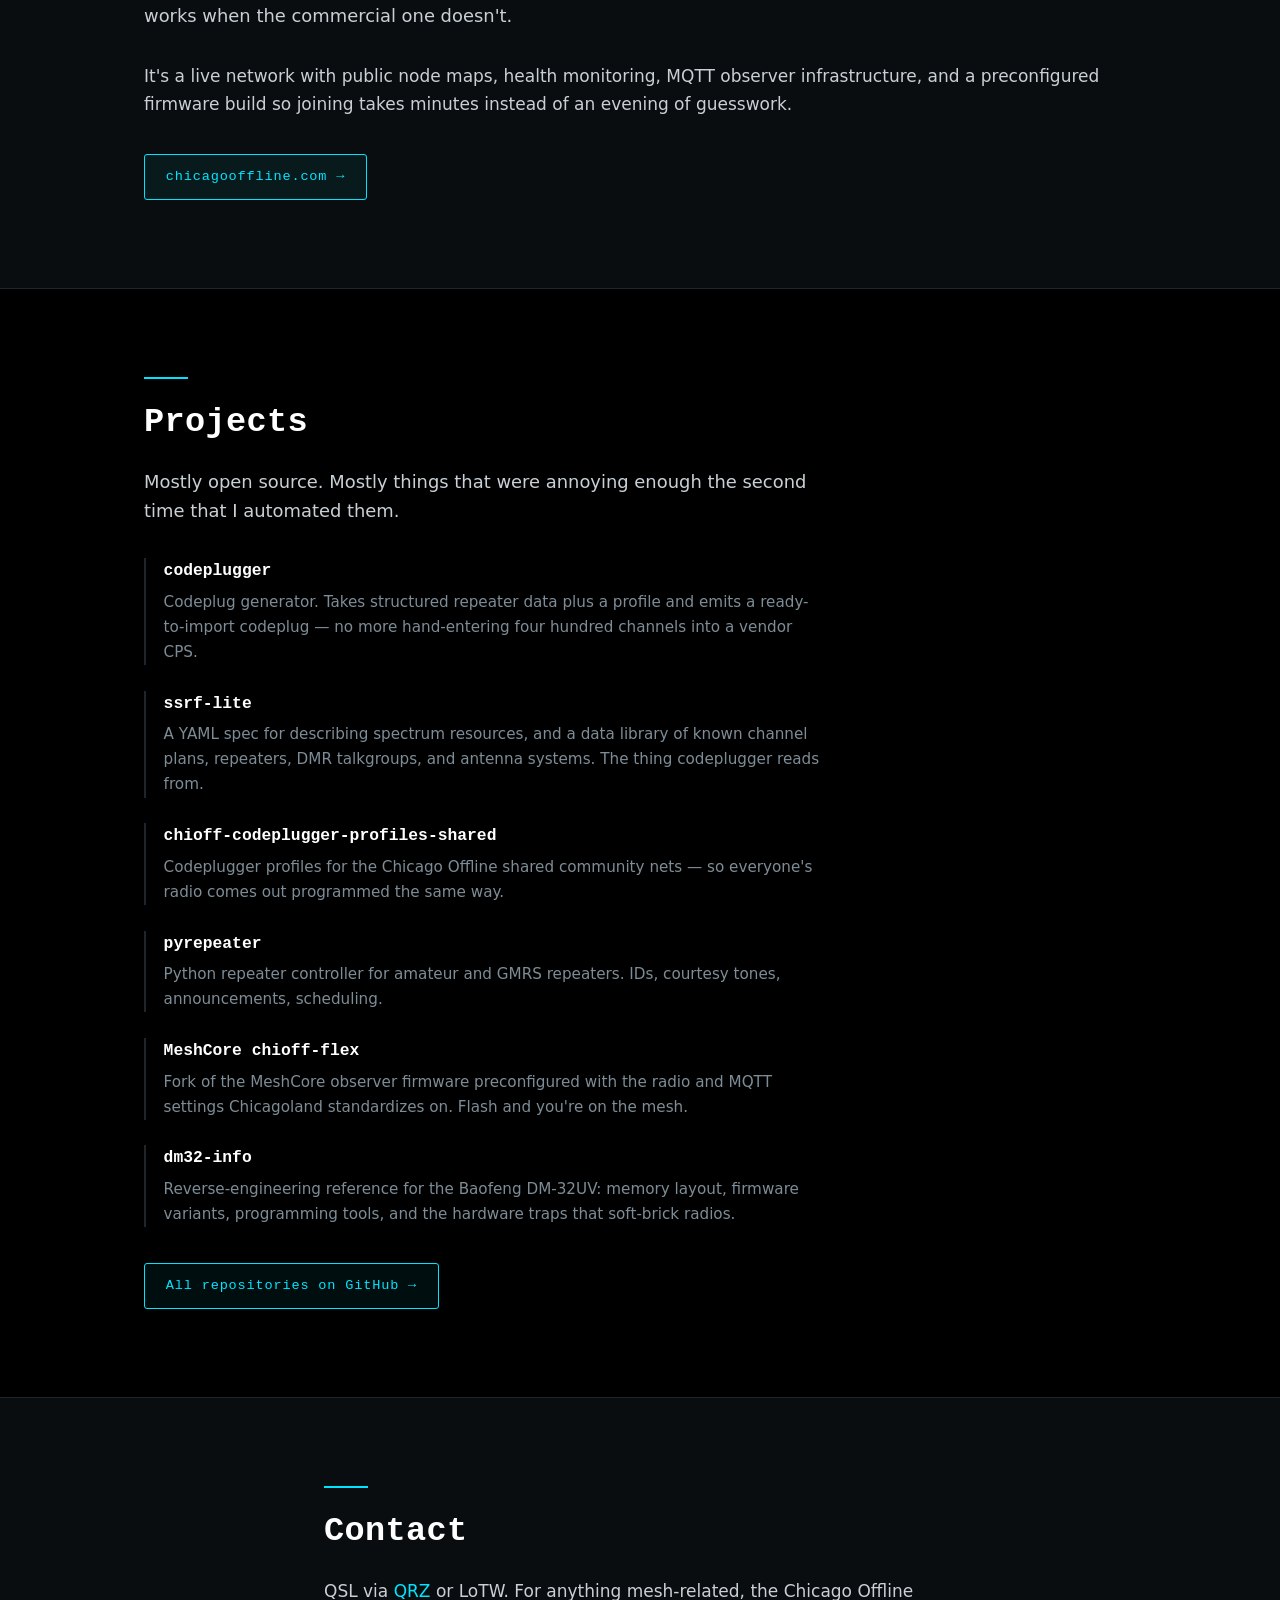
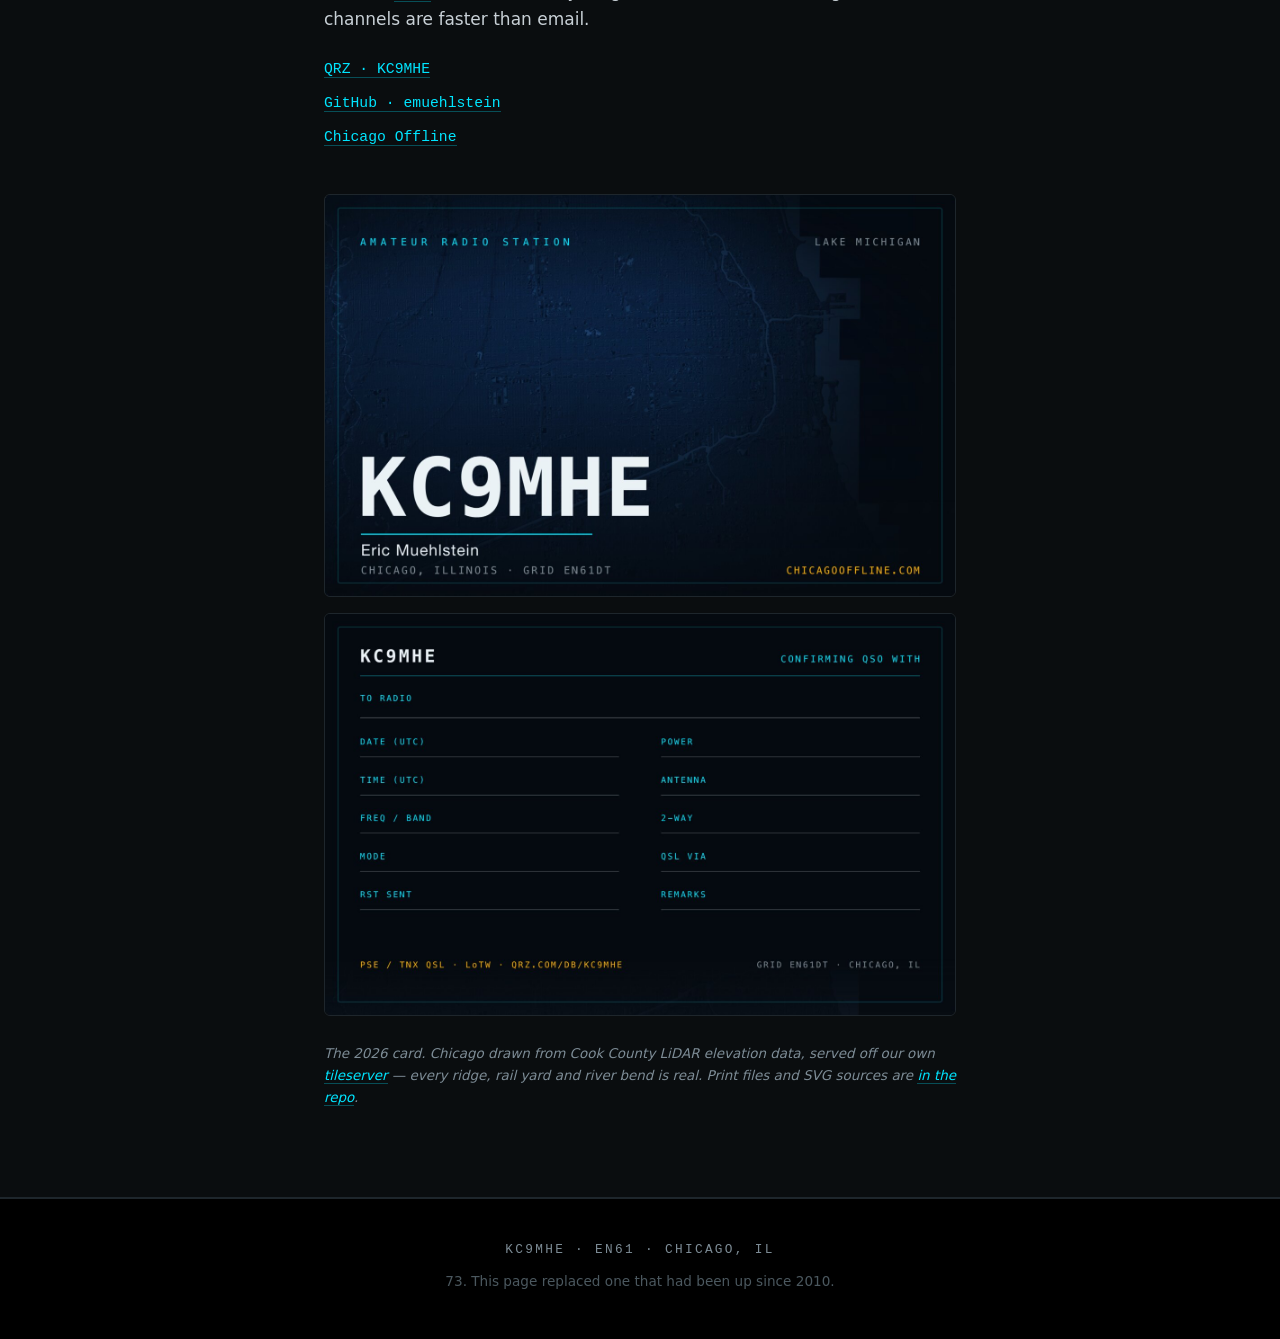
==== commit 3ca2ae91: "Drop dmrconfig_dm32 from featured repos; fix Packet & APRS card Removed the AREDN node claim and KC9" ====
--- a/index.html
+++ b/index.html
@@ -66,10 +66,9 @@
       </article>
 
       <article class="card">
-        <h3>Packet, APRS &amp; AREDN</h3>
-        <p><span class="mono">KC9MHE-9</span> mobile, plus an AREDN node on the
-        high-speed mesh. Always trying to blur the line between a serial port
-        and a walkie talkie.</p>
+        <h3>Packet &amp; APRS</h3>
+        <p>Always trying to blur the line between a serial port and a walkie
+        talkie.</p>
       </article>
     </div>
   </div>
@@ -130,11 +129,6 @@
         layout, firmware variants, programming tools, and the hardware traps
         that soft-brick radios.</p>
       </li>
-      <li>
-        <h3><a href="https://github.com/emuehlstein/dmrconfig_dm32">dmrconfig_dm32</a></h3>
-        <p>Fork of dmrconfig adding DM-32 read/write support, so the radio can
-        be programmed from a Unix command line.</p>
-      </li>
     </ul>
     <p class="cta"><a class="button" href="https://github.com/emuehlstein">All repositories on GitHub &rarr;</a></p>
   </div>
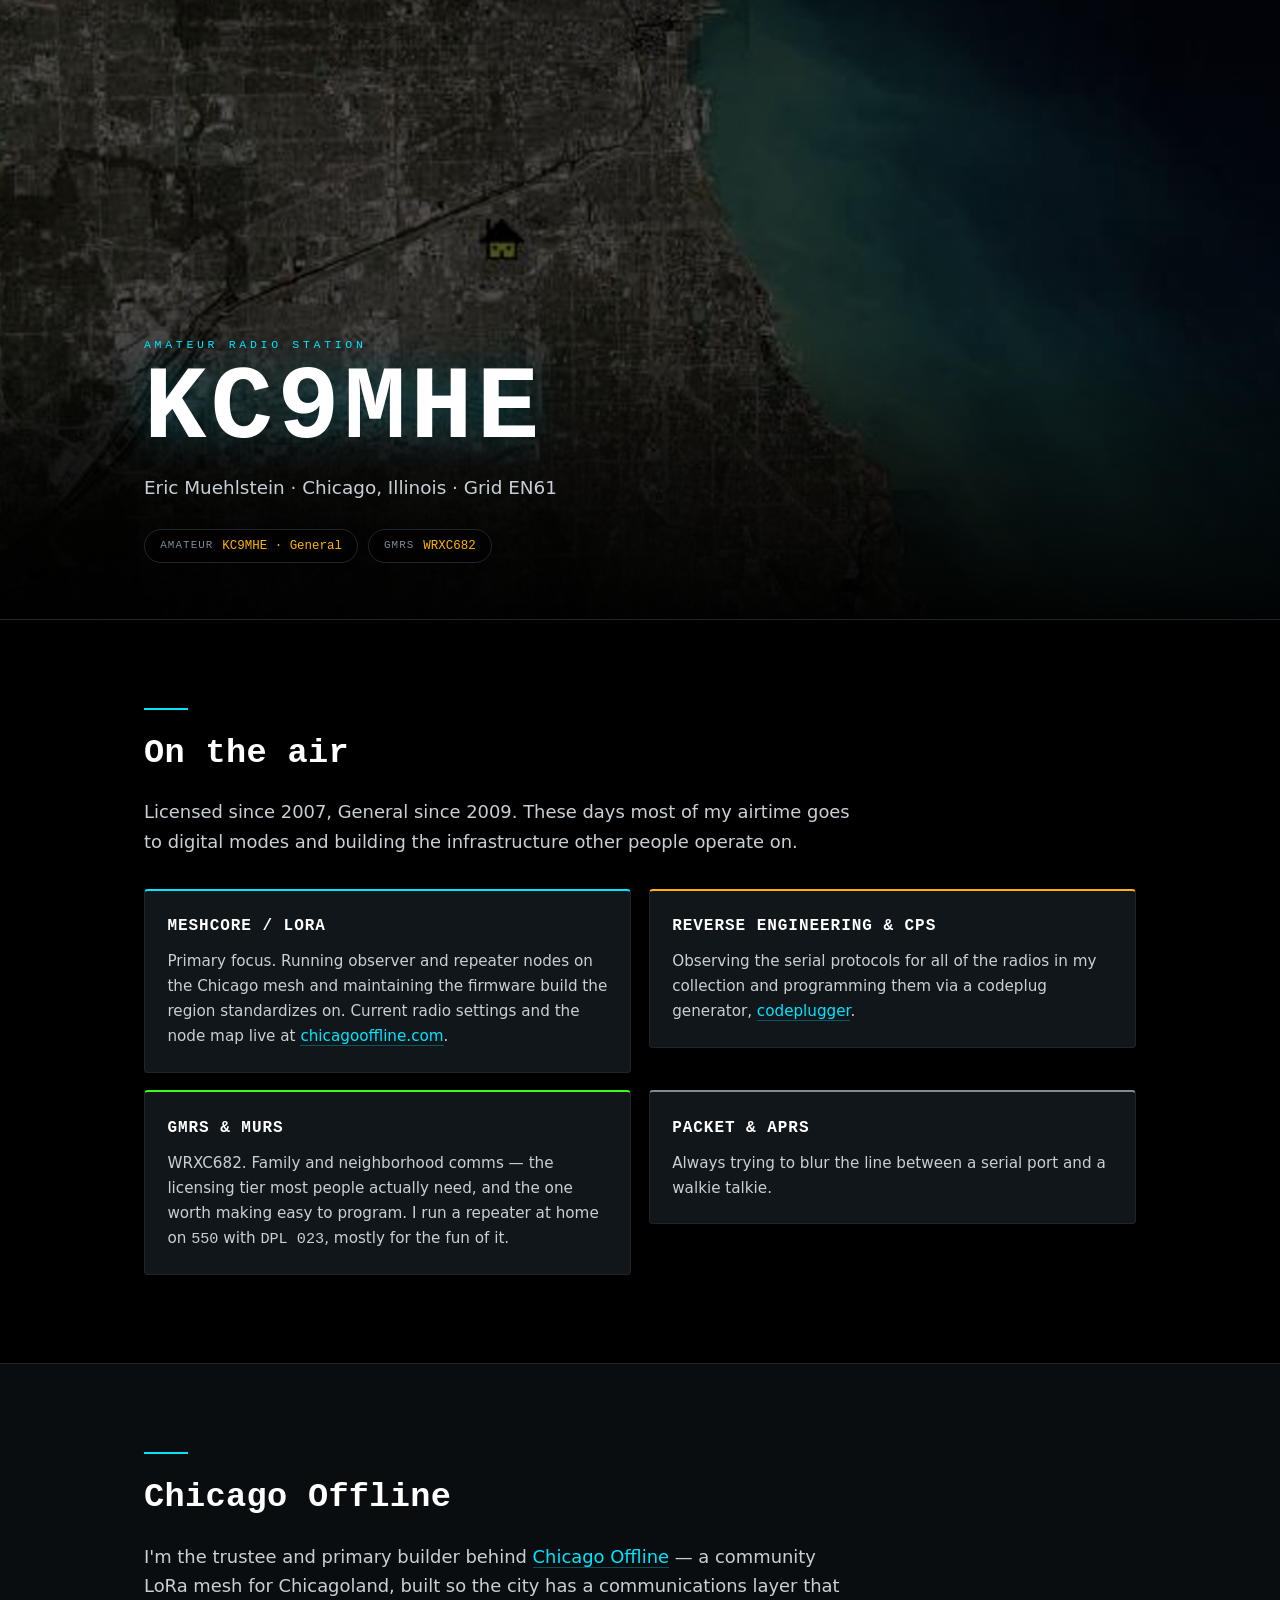
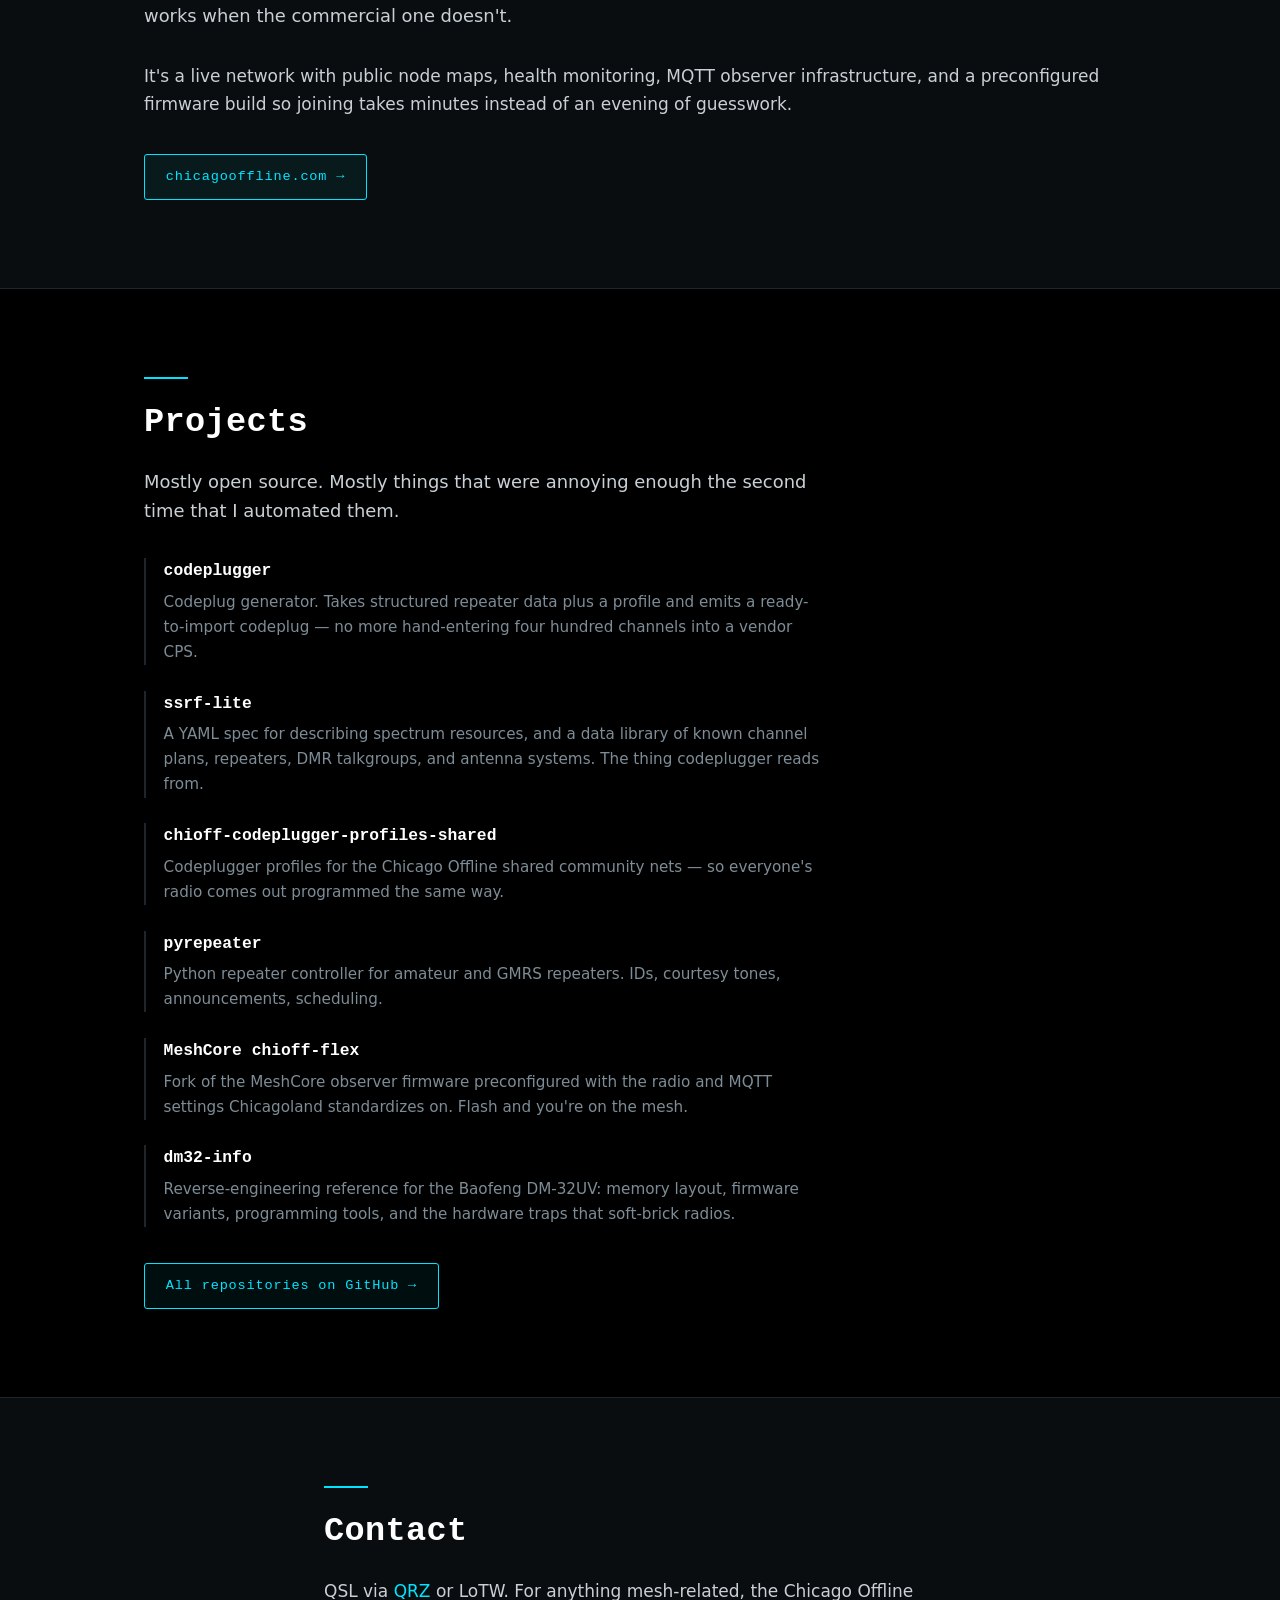
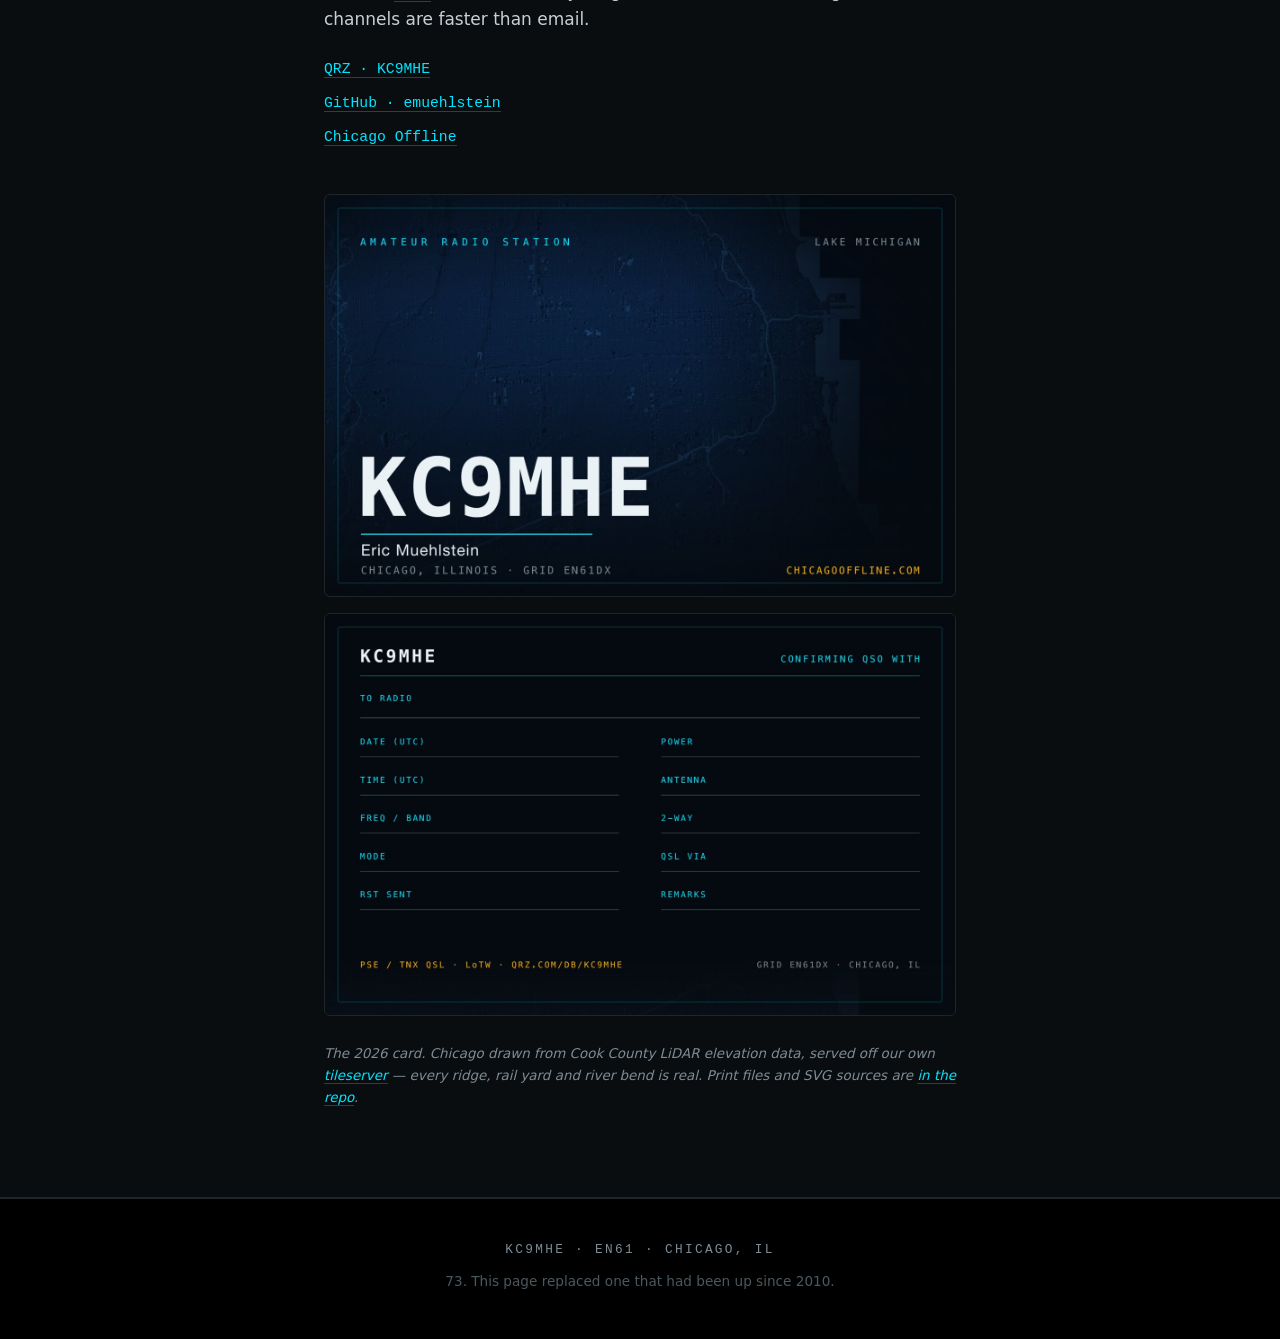
==== commit d73b9cc1: "Fix QSL card grid square: EN61DX, not EN61DT The card carried EN61DT, computed from an old QTH (~41." ====
--- a/index.html
+++ b/index.html
@@ -146,7 +146,7 @@
     </ul>
 
     <figure class="qsl">
-      <img src="assets/qsl-front.jpg" alt="KC9MHE QSL card, front: Chicago rendered from Cook County LiDAR elevation data, with the callsign and grid EN61dt" loading="lazy" width="1400" height="891">
+      <img src="assets/qsl-front.jpg" alt="KC9MHE QSL card, front: Chicago rendered from Cook County LiDAR elevation data, with the callsign and grid EN61dx" loading="lazy" width="1400" height="891">
       <img src="assets/qsl-back.jpg" alt="KC9MHE QSL card, back: fields for date, time, frequency, mode, RST, power, antenna and remarks" loading="lazy" width="1400" height="891">
       <figcaption>The 2026 card. Chicago drawn from Cook County LiDAR elevation
       data, served off our own <a href="https://tiles.chicagooffline.com">tileserver</a> —
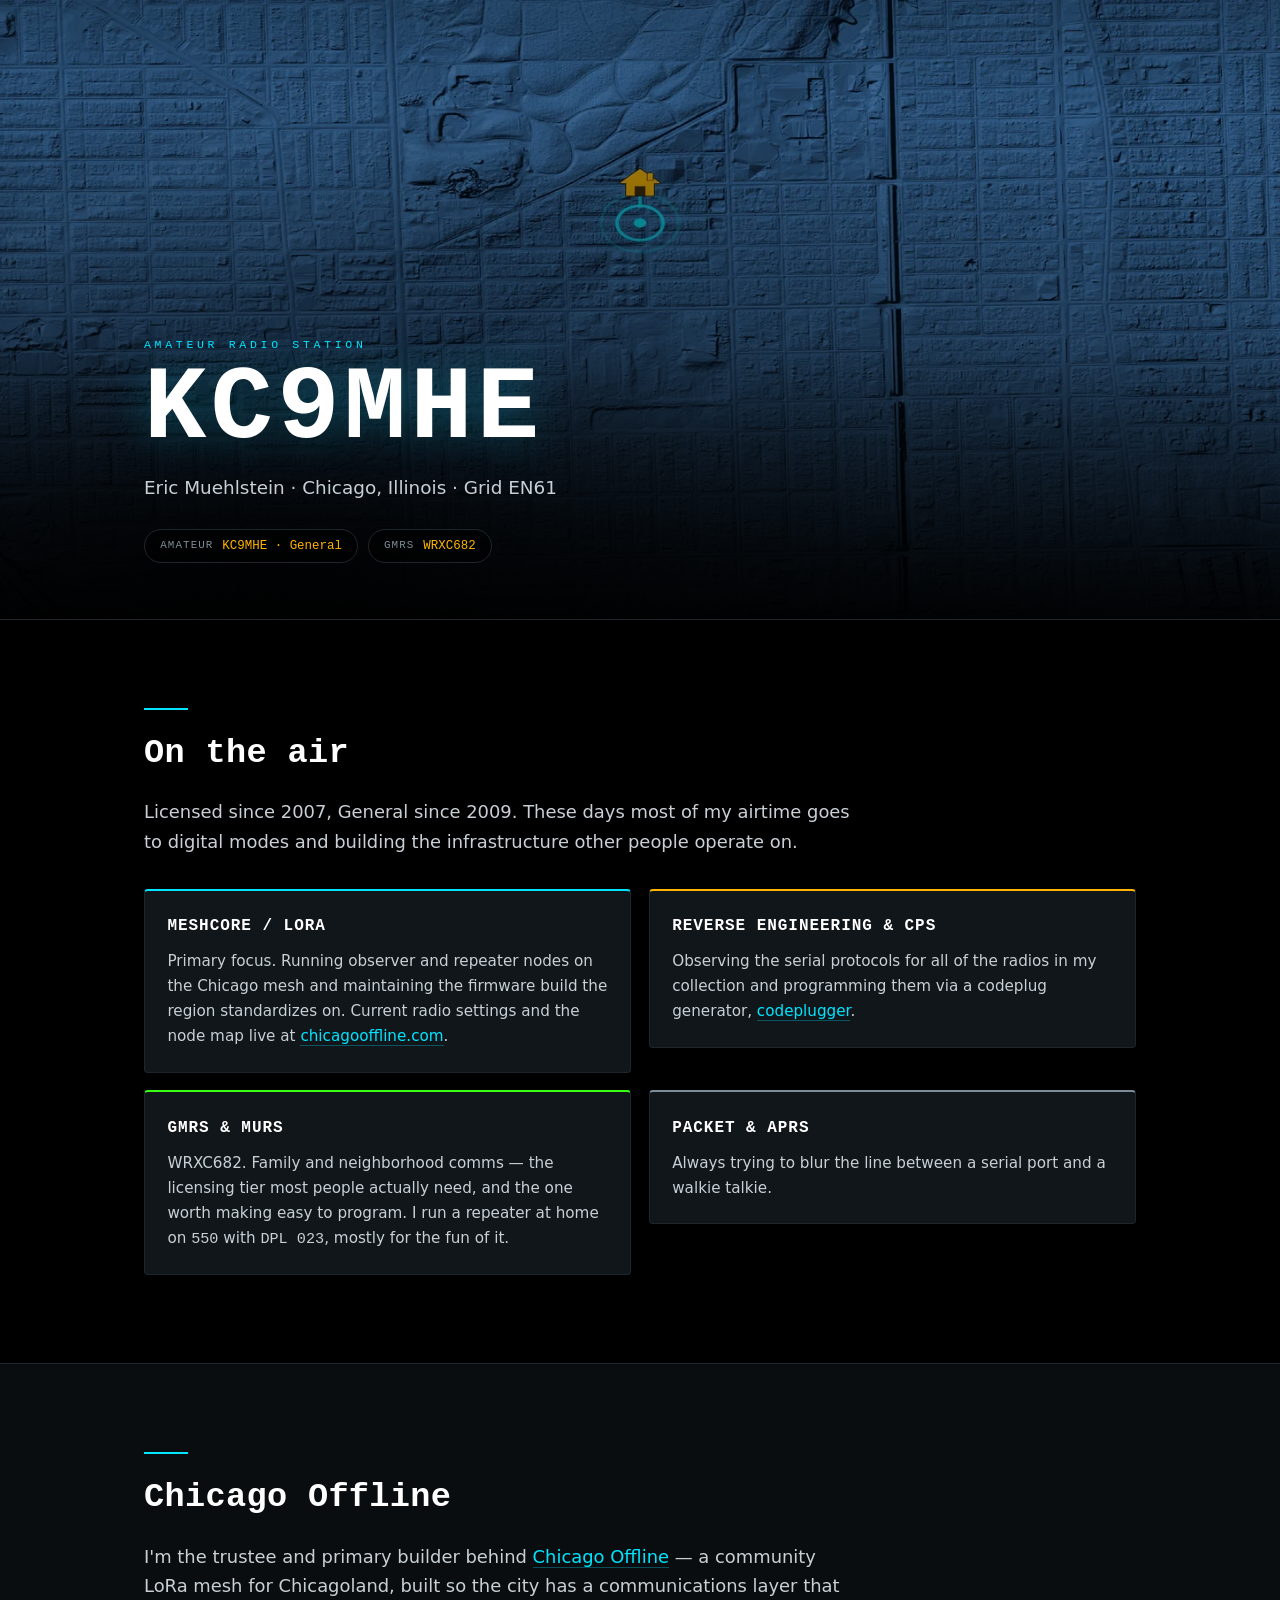
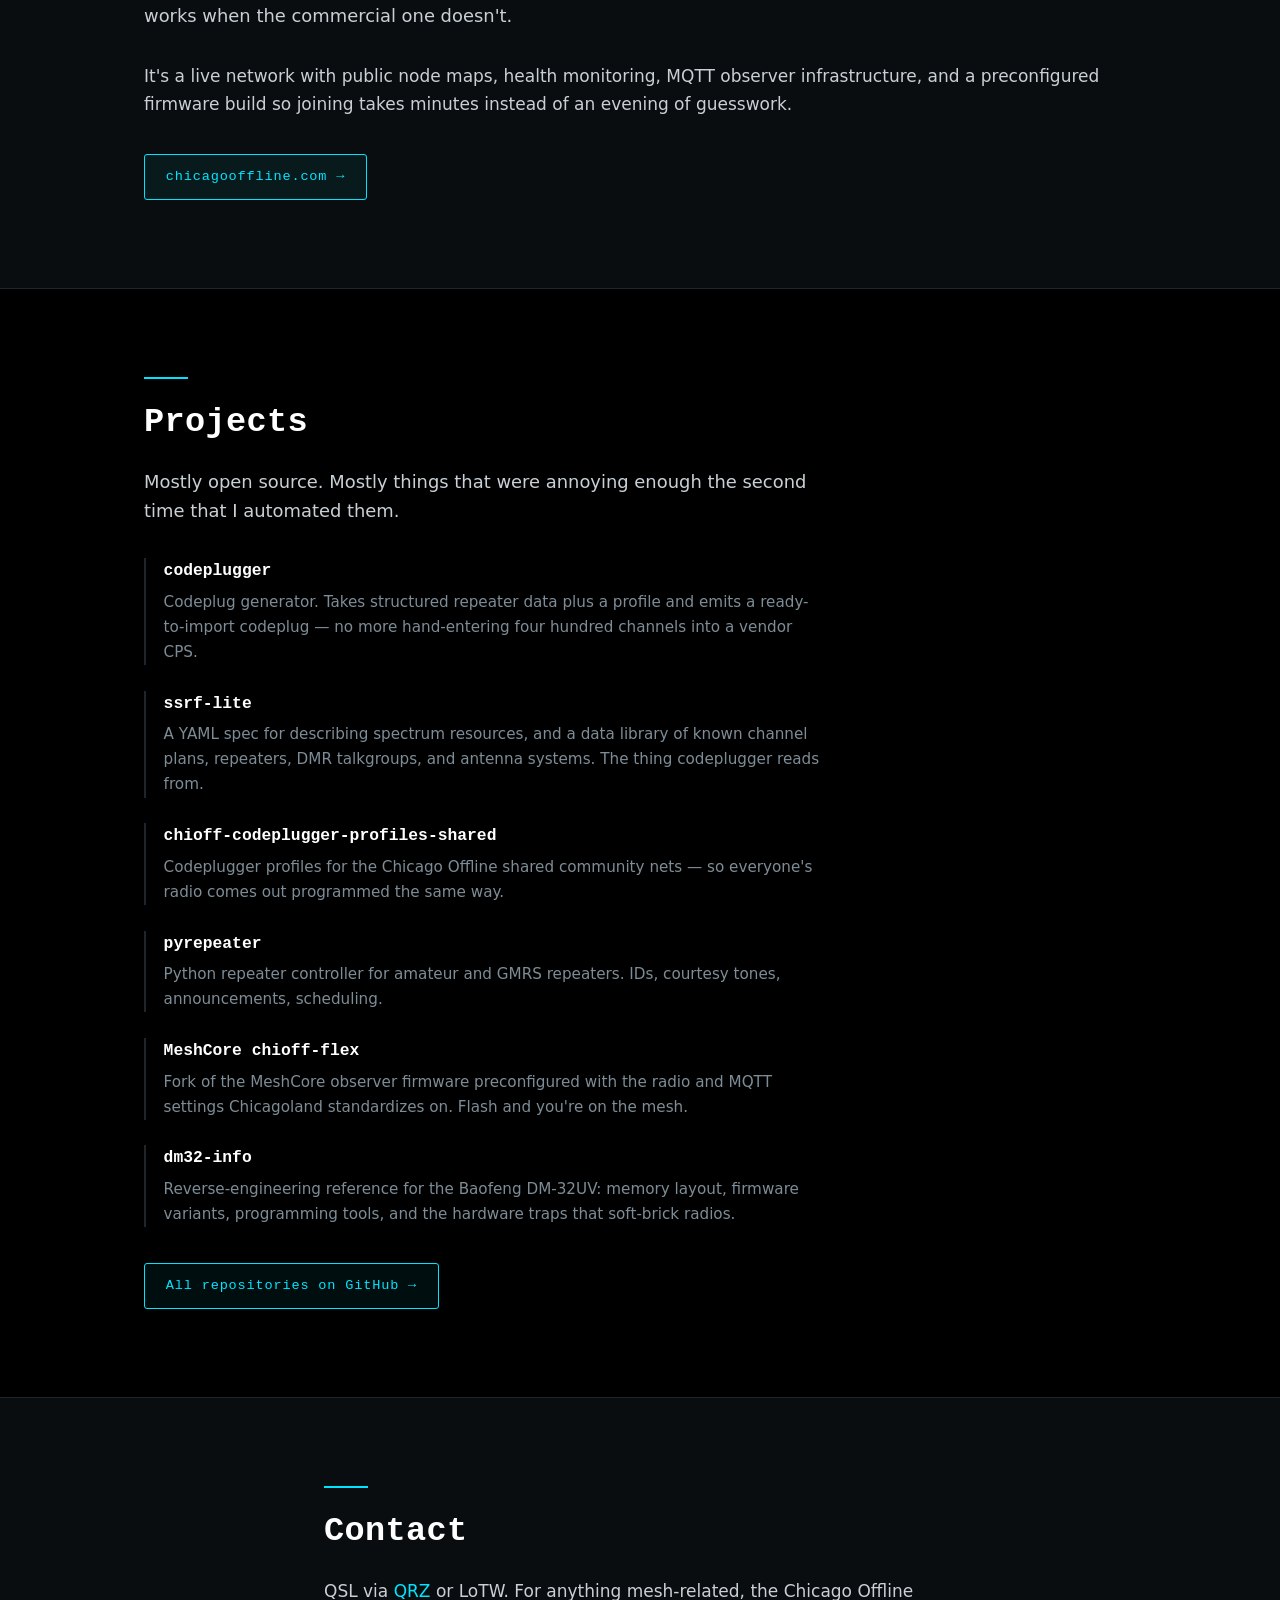
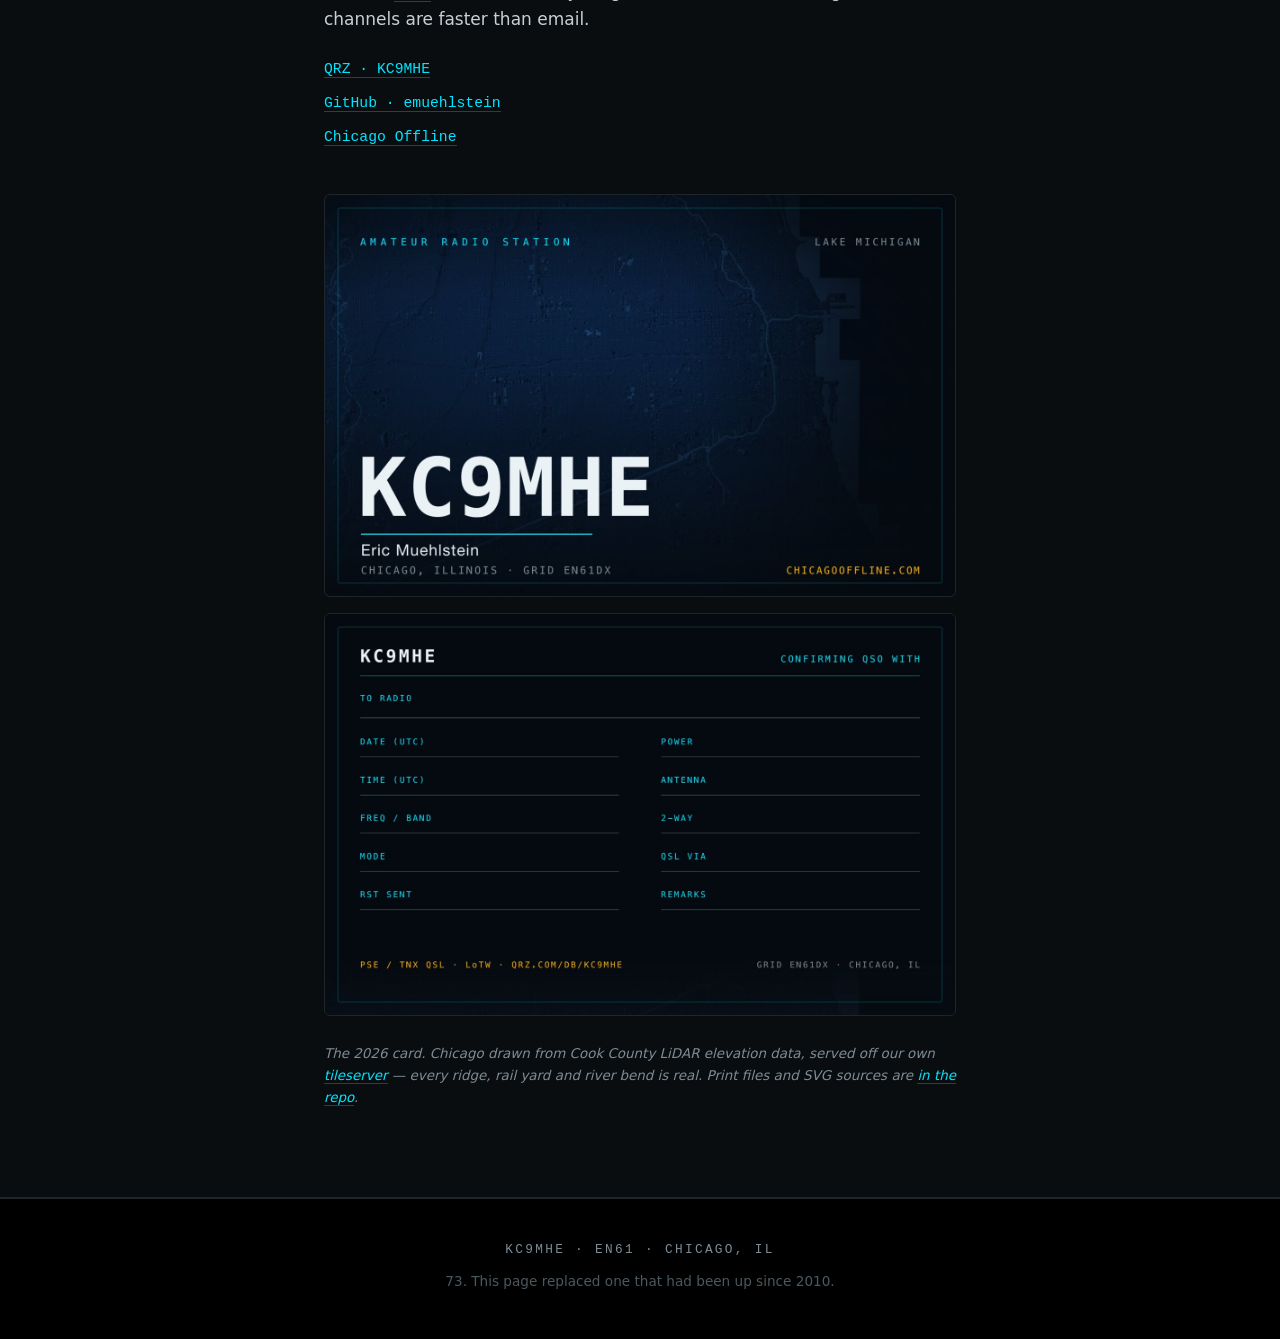
==== commit aaea148b: "New hero: high-res Summerdale LiDAR with QTH house marker Built from tileserver service summerdale-l" ====
--- a/index.html
+++ b/index.html
@@ -19,7 +19,12 @@
 <a class="skip" href="#main">Skip to content</a>
 
 <header class="hero">
-  <img class="hero-bg" src="assets/hero-chicago.jpg" alt="" aria-hidden="true" fetchpriority="high">
+  <picture>
+    <source type="image/webp"
+            srcset="assets/hero-chicago.webp 1x, assets/hero-chicago@2x.webp 2x">
+    <img class="hero-bg" src="assets/hero-chicago.jpg" alt="" aria-hidden="true"
+         width="1920" height="700" fetchpriority="high">
+  </picture>
   <div class="hero-scrim"></div>
   <div class="hero-inner">
     <p class="eyebrow">Amateur Radio Station</p>
--- a/style.css
+++ b/style.css
@@ -53,19 +53,27 @@
   border-bottom: 1px solid var(--border);
 }
 
+/* <picture> would otherwise become a flex item of .hero; display:contents keeps
+   the absolutely-positioned img behaving exactly as it did bare. */
+.hero > picture { display: contents; }
+
 .hero-bg {
   position: absolute; inset: 0;
   width: 100%; height: 100%;
   object-fit: cover;
   object-position: center;
-  filter: saturate(.75) contrast(1.05);
-}
-
+  filter: saturate(.92) contrast(1.06) brightness(1.04);
+}
+
+/* Tuned for the LiDAR hero: keep the bottom dark for text contrast, but let the
+   upper two-thirds stay open so the terrain detail and the QTH marker read.
+   The old .6 top / .35 mid stops were sized for a brighter satellite photo and
+   crushed this image flat. */
 .hero-scrim {
   position: absolute; inset: 0;
   background:
-    radial-gradient(120% 80% at 20% 90%, rgba(0,0,0,.92) 0%, rgba(0,0,0,.55) 45%, rgba(0,0,0,.25) 100%),
-    linear-gradient(to top, rgba(0,0,0,.95) 0%, rgba(0,0,0,.35) 45%, rgba(0,0,0,.6) 100%);
+    radial-gradient(120% 80% at 20% 90%, rgba(0,0,0,.88) 0%, rgba(0,0,0,.42) 45%, rgba(0,0,0,.10) 100%),
+    linear-gradient(to top, rgba(0,0,0,.94) 0%, rgba(0,0,0,.26) 45%, rgba(0,0,0,.22) 100%);
 }
 
 .hero-inner {
